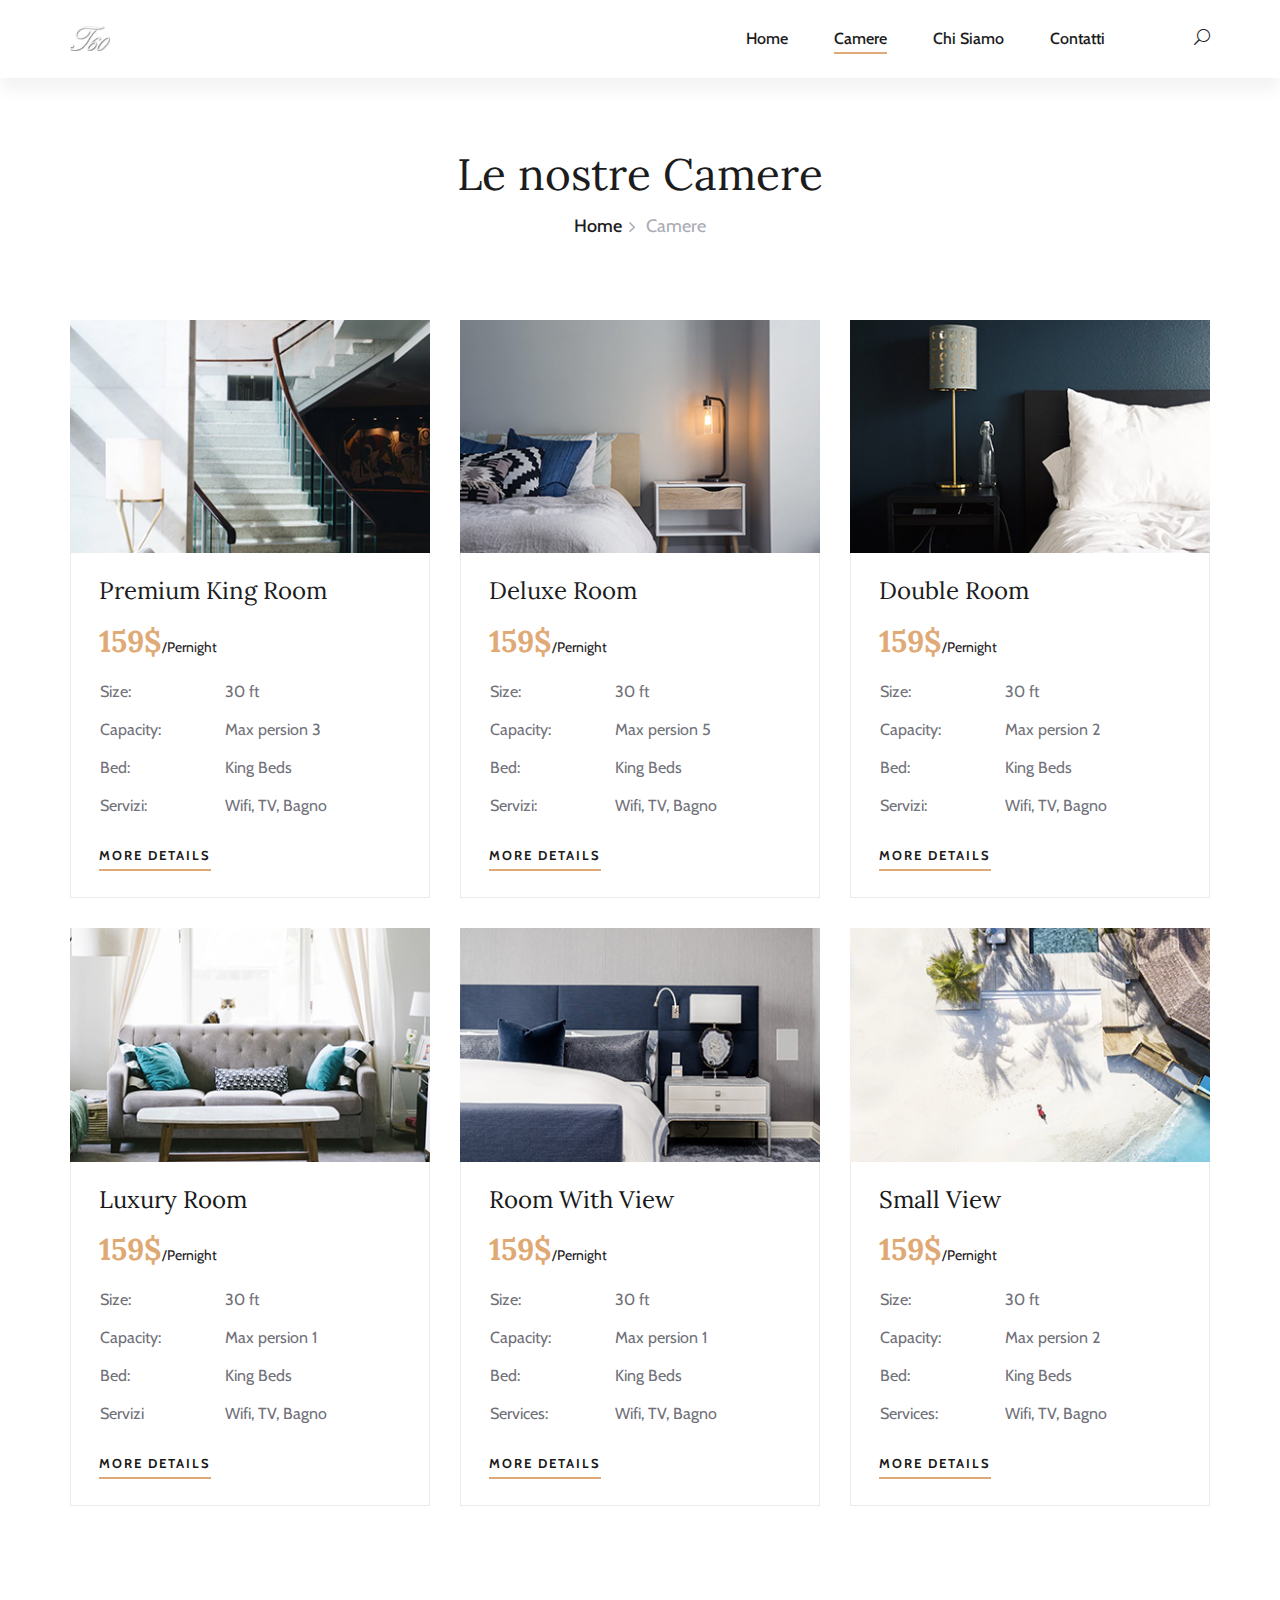
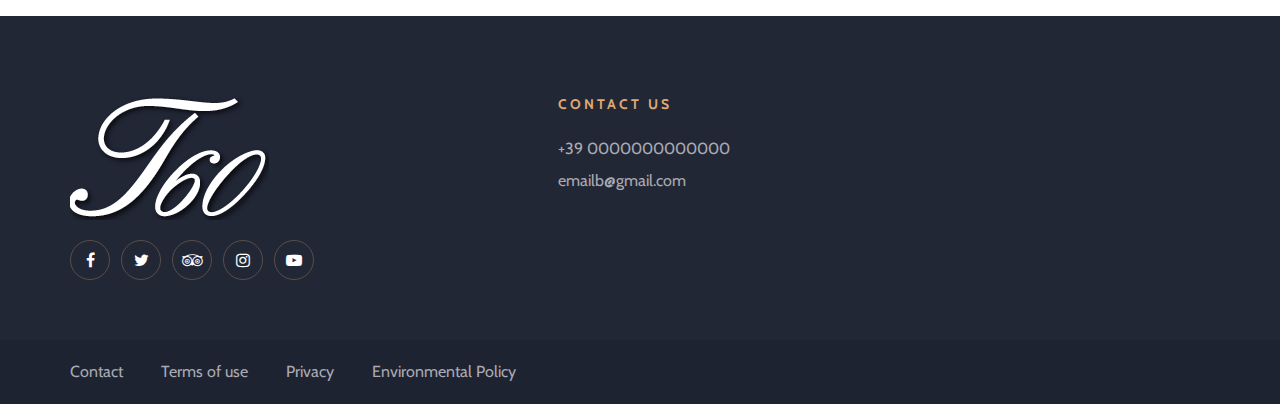
==== rooms.html @ 2e10cac3 "sito" ====
<!DOCTYPE html>
<html lang="zxx">

<head>
    <meta charset="UTF-8">
    <meta name="description" content="Sona Template">
    <meta name="keywords" content="Sona, unica, creative, html">
    <meta name="viewport" content="width=device-width, initial-scale=1.0">
    <meta http-equiv="X-UA-Compatible" content="ie=edge">
    <title>T60 Accommodation</title>

    <!-- Google Font -->
    <link href="https://fonts.googleapis.com/css?family=Lora:400,700&display=swap" rel="stylesheet">
    <link href="https://fonts.googleapis.com/css?family=Cabin:400,500,600,700&display=swap" rel="stylesheet">

    <!-- Css Styles -->
    <link rel="stylesheet" href="css/bootstrap.min.css" type="text/css">
    <link rel="stylesheet" href="css/font-awesome.min.css" type="text/css">
    <link rel="stylesheet" href="css/elegant-icons.css" type="text/css">
    <link rel="stylesheet" href="css/flaticon.css" type="text/css">
    <link rel="stylesheet" href="css/owl.carousel.min.css" type="text/css">
    <link rel="stylesheet" href="css/nice-select.css" type="text/css">
    <link rel="stylesheet" href="css/jquery-ui.min.css" type="text/css">
    <link rel="stylesheet" href="css/magnific-popup.css" type="text/css">
    <link rel="stylesheet" href="css/slicknav.min.css" type="text/css">
    <link rel="stylesheet" href="css/style.css" type="text/css">
</head>

<body>
    <!-- Page Preloder -->
    <div id="preloder">
        <div class="loader"></div>
    </div>

    <!-- Offcanvas Menu Section Begin -->
    <div class="offcanvas-menu-overlay"></div>
    <div class="canvas-open">
        <i class="icon_menu"></i>
    </div>
    <div class="offcanvas-menu-wrapper">
        <div class="canvas-close">
            <i class="icon_close"></i>
        </div>
        <div class="search-icon search-switch">
            <i class="icon_search"></i>
        </div>
        
        <nav class="mainmenu mobile-menu">
            <ul>
                <li class="active"><a href="./index.html">Home</a></li>
                <li><a href="./rooms.html">Camere</a></li>
                <li><a href="./about-us.html">Chi Siamo</a></li>
               
                
                <li><a href="./contact.html">Contatti</a></li>
            </ul>
        </nav>
        <div id="mobile-menu-wrap"></div>
        <div class="top-social">
            <a href="#"><i class="fa fa-facebook"></i></a>
            <a href="#"><i class="fa fa-twitter"></i></a>
            <a href="#"><i class="fa fa-tripadvisor"></i></a>
            <a href="#"><i class="fa fa-instagram"></i></a>
        </div>
        <ul class="top-widget">
            <li><i class="fa fa-phone"></i>+39 0000000</li>
            <li><i class="fa fa-envelope"></i> email@gmail.com</li>
        </ul>
    </div>
    <!-- Offcanvas Menu Section End -->

    <!-- Header Section Begin -->
    <header class="header-section header-normal">
        
        <div class="menu-item">
            <div class="container">
                <div class="row">
                    <div class="col-lg-2">
                        <div class="logo">
                            <a href="./index.html">
                                <img src="img/Logo-02-02.png" alt="">
                            </a>
                        </div>
                    </div>
                    <div class="col-lg-10">
                        <div class="nav-menu">
                            <nav class="mainmenu">
                                <ul>
                                    <li><a href="./index.html">Home</a></li>
                                    <li class="active"><a href="./rooms.html">Camere</a></li>
                                    <li><a href="./about-us.html">Chi Siamo</a></li>
                                   
                                    
                                    <li><a href="./contact.html">Contatti</a></li>
                                </ul>
                            </nav>
                            <div class="nav-right search-switch">
                                <i class="icon_search"></i>
                            </div>
                        </div>
                    </div>
                </div>
            </div>
        </div>
    </header>
    <!-- Header End -->

    <!-- Breadcrumb Section Begin -->
    <div class="breadcrumb-section">
        <div class="container">
            <div class="row">
                <div class="col-lg-12">
                    <div class="breadcrumb-text">
                        <h2>Le nostre Camere</h2>
                        <div class="bt-option">
                            <a href="./home.html">Home</a>
                            <span>Camere</span>
                        </div>
                    </div>
                </div>
            </div>
        </div>
    </div>
    <!-- Breadcrumb Section End -->

    <!-- Rooms Section Begin -->
    <section class="rooms-section spad">
        <div class="container">
            <div class="row">
                <div class="col-lg-4 col-md-6">
                    <div class="room-item">
                        <img src="img/room/room-1.jpg" alt="">
                        <div class="ri-text">
                            <h4>Premium King Room</h4>
                            <h3>159$<span>/Pernight</span></h3>
                            <table>
                                <tbody>
                                    <tr>
                                        <td class="r-o">Size:</td>
                                        <td>30 ft</td>
                                    </tr>
                                    <tr>
                                        <td class="r-o">Capacity:</td>
                                        <td>Max persion 3</td>
                                    </tr>
                                    <tr>
                                        <td class="r-o">Bed:</td>
                                        <td>King Beds</td>
                                    </tr>
                                    <tr>
                                        <td class="r-o">Servizi:</td>
                                        <td>Wifi, TV, Bagno</td>
                                    </tr>
                                </tbody>
                            </table>
                            <a href="#" class="primary-btn">More Details</a>
                        </div>
                    </div>
                </div>
                <div class="col-lg-4 col-md-6">
                    <div class="room-item">
                        <img src="img/room/room-2.jpg" alt="">
                        <div class="ri-text">
                            <h4>Deluxe Room</h4>
                            <h3>159$<span>/Pernight</span></h3>
                            <table>
                                <tbody>
                                    <tr>
                                        <td class="r-o">Size:</td>
                                        <td>30 ft</td>
                                    </tr>
                                    <tr>
                                        <td class="r-o">Capacity:</td>
                                        <td>Max persion 5</td>
                                    </tr>
                                    <tr>
                                        <td class="r-o">Bed:</td>
                                        <td>King Beds</td>
                                    </tr>
                                    <tr>
                                        <td class="r-o">Servizi:</td>
                                        <td>Wifi, TV, Bagno</td>
                                    </tr>
                                </tbody>
                            </table>
                            <a href="#" class="primary-btn">More Details</a>
                        </div>
                    </div>
                </div>
                <div class="col-lg-4 col-md-6">
                    <div class="room-item">
                        <img src="img/room/room-3.jpg" alt="">
                        <div class="ri-text">
                            <h4>Double Room</h4>
                            <h3>159$<span>/Pernight</span></h3>
                            <table>
                                <tbody>
                                    <tr>
                                        <td class="r-o">Size:</td>
                                        <td>30 ft</td>
                                    </tr>
                                    <tr>
                                        <td class="r-o">Capacity:</td>
                                        <td>Max persion 2</td>
                                    </tr>
                                    <tr>
                                        <td class="r-o">Bed:</td>
                                        <td>King Beds</td>
                                    </tr>
                                    <tr>
                                        <td class="r-o">Servizi:</td>
                                        <td>Wifi, TV, Bagno</td>
                                    </tr>
                                </tbody>
                            </table>
                            <a href="#" class="primary-btn">More Details</a>
                        </div>
                    </div>
                </div>
                <div class="col-lg-4 col-md-6">
                    <div class="room-item">
                        <img src="img/room/room-4.jpg" alt="">
                        <div class="ri-text">
                            <h4>Luxury Room</h4>
                            <h3>159$<span>/Pernight</span></h3>
                            <table>
                                <tbody>
                                    <tr>
                                        <td class="r-o">Size:</td>
                                        <td>30 ft</td>
                                    </tr>
                                    <tr>
                                        <td class="r-o">Capacity:</td>
                                        <td>Max persion 1</td>
                                    </tr>
                                    <tr>
                                        <td class="r-o">Bed:</td>
                                        <td>King Beds</td>
                                    </tr>
                                    <tr>
                                        <td class="r-o">Servizi</td>
                                        <td>Wifi, TV, Bagno</td>
                                    </tr>
                                </tbody>
                            </table>
                            <a href="#" class="primary-btn">More Details</a>
                        </div>
                    </div>
                </div>
                <div class="col-lg-4 col-md-6">
                    <div class="room-item">
                        <img src="img/room/room-5.jpg" alt="">
                        <div class="ri-text">
                            <h4>Room With View</h4>
                            <h3>159$<span>/Pernight</span></h3>
                            <table>
                                <tbody>
                                    <tr>
                                        <td class="r-o">Size:</td>
                                        <td>30 ft</td>
                                    </tr>
                                    <tr>
                                        <td class="r-o">Capacity:</td>
                                        <td>Max persion 1</td>
                                    </tr>
                                    <tr>
                                        <td class="r-o">Bed:</td>
                                        <td>King Beds</td>
                                    </tr>
                                    <tr>
                                        <td class="r-o">Services:</td>
                                        <td>Wifi, TV, Bagno</td>
                                    </tr>
                                </tbody>
                            </table>
                            <a href="#" class="primary-btn">More Details</a>
                        </div>
                    </div>
                </div>
                <div class="col-lg-4 col-md-6">
                    <div class="room-item">
                        <img src="img/room/room-6.jpg" alt="">
                        <div class="ri-text">
                            <h4>Small View</h4>
                            <h3>159$<span>/Pernight</span></h3>
                            <table>
                                <tbody>
                                    <tr>
                                        <td class="r-o">Size:</td>
                                        <td>30 ft</td>
                                    </tr>
                                    <tr>
                                        <td class="r-o">Capacity:</td>
                                        <td>Max persion 2</td>
                                    </tr>
                                    <tr>
                                        <td class="r-o">Bed:</td>
                                        <td>King Beds</td>
                                    </tr>
                                    <tr>
                                        <td class="r-o">Services:</td>
                                        <td>Wifi, TV, Bagno</td>
                                    </tr>
                                </tbody>
                            </table>
                            <a href="#" class="primary-btn">More Details</a>
                        </div>
                    </div>
                </div>
                
            </div>
        </div>
    </section>
    <!-- Rooms Section End -->

    <!-- Footer Section Begin -->
    <footer class="footer-section">
        <div class="container">
            <div class="footer-text">
                <div class="row">
                    <div class="col-lg-4">
                        <div class="ft-about">
                            <div class="logo">
                                <a href="#">
                                    <img src="img/Logo-02-02.png" alt="">
                                </a>
                            </div>
                           
                            <div class="fa-social">
                                <a href="#"><i class="fa fa-facebook"></i></a>
                                <a href="#"><i class="fa fa-twitter"></i></a>
                                <a href="#"><i class="fa fa-tripadvisor"></i></a>
                                <a href="#"><i class="fa fa-instagram"></i></a>
                                <a href="#"><i class="fa fa-youtube-play"></i></a>
                            </div>
                        </div>
                    </div>
                    <div class="col-lg-3 offset-lg-1">
                        <div class="ft-contact">
                            <h6>Contact Us</h6>
                            <ul>
                                <li>+39 0000000000000</li>
                                <li>emailb@gmail.com</li>
                               
                            </ul>
                        </div>
                    </div>
                    
                </div>
            </div>
        </div>
        <div class="copyright-option">
            <div class="container">
                <div class="row">
                    <div class="col-lg-7">
                        <ul>
                            <li><a href="#">Contact</a></li>
                            <li><a href="#">Terms of use</a></li>
                            <li><a href="#">Privacy</a></li>
                            <li><a href="#">Environmental Policy</a></li>
                        </ul>
                    </div>
                    
                </div>
            </div>
        </div>
    </footer>
    <!-- Footer Section End -->

    <!-- Search model Begin -->
    <div class="search-model">
        <div class="h-100 d-flex align-items-center justify-content-center">
            <div class="search-close-switch"><i class="icon_close"></i></div>
            <form class="search-model-form">
                <input type="text" id="search-input" placeholder="Search here.....">
            </form>
        </div>
    </div>
    <!-- Search model end -->

    <!-- Js Plugins -->
    <script src="js/jquery-3.3.1.min.js"></script>
    <script src="js/bootstrap.min.js"></script>
    <script src="js/jquery.magnific-popup.min.js"></script>
    <script src="js/jquery.nice-select.min.js"></script>
    <script src="js/jquery-ui.min.js"></script>
    <script src="js/jquery.slicknav.js"></script>
    <script src="js/owl.carousel.min.js"></script>
    <script src="js/main.js"></script>
</body>

</html>
---- css/elegant-icons.css ----
@font-face {
	font-family: 'ElegantIcons';
	src:url('../fonts/ElegantIcons.eot');
	src:url('../fonts/ElegantIcons.eot?#iefix') format('embedded-opentype'),
		url('../fonts/ElegantIcons.woff') format('woff'),
		url('../fonts/ElegantIcons.ttf') format('truetype'),
		url('../fonts/ElegantIcons.svg#ElegantIcons') format('svg');
	font-weight: normal;
	font-style: normal;
}

/* Use the following CSS code if you want to use data attributes for inserting your icons */
[data-icon]:before {
	font-family: 'ElegantIcons';
	content: attr(data-icon);
	speak: none;
	font-weight: normal;
	font-variant: normal;
	text-transform: none;
	line-height: 1;
	-webkit-font-smoothing: antialiased;
	-moz-osx-font-smoothing: grayscale;
}

/* Use the following CSS code if you want to have a class per icon */
/*
Instead of a list of all class selectors,
you can use the generic selector below, but it's slower:
[class*="your-class-prefix"] {
*/
.arrow_up, .arrow_down, .arrow_left, .arrow_right, .arrow_left-up, .arrow_right-up, .arrow_right-down, .arrow_left-down, .arrow-up-down, .arrow_up-down_alt, .arrow_left-right_alt, .arrow_left-right, .arrow_expand_alt2, .arrow_expand_alt, .arrow_condense, .arrow_expand, .arrow_move, .arrow_carrot-up, .arrow_carrot-down, .arrow_carrot-left, .arrow_carrot-right, .arrow_carrot-2up, .arrow_carrot-2down, .arrow_carrot-2left, .arrow_carrot-2right, .arrow_carrot-up_alt2, .arrow_carrot-down_alt2, .arrow_carrot-left_alt2, .arrow_carrot-right_alt2, .arrow_carrot-2up_alt2, .arrow_carrot-2down_alt2, .arrow_carrot-2left_alt2, .arrow_carrot-2right_alt2, .arrow_triangle-up, .arrow_triangle-down, .arrow_triangle-left, .arrow_triangle-right, .arrow_triangle-up_alt2, .arrow_triangle-down_alt2, .arrow_triangle-left_alt2, .arrow_triangle-right_alt2, .arrow_back, .icon_minus-06, .icon_plus, .icon_close, .icon_check, .icon_minus_alt2, .icon_plus_alt2, .icon_close_alt2, .icon_check_alt2, .icon_zoom-out_alt, .icon_zoom-in_alt, .icon_search, .icon_box-empty, .icon_box-selected, .icon_minus-box, .icon_plus-box, .icon_box-checked, .icon_circle-empty, .icon_circle-slelected, .icon_stop_alt2, .icon_stop, .icon_pause_alt2, .icon_pause, .icon_menu, .icon_menu-square_alt2, .icon_menu-circle_alt2, .icon_ul, .icon_ol, .icon_adjust-horiz, .icon_adjust-vert, .icon_document_alt, .icon_documents_alt, .icon_pencil, .icon_pencil-edit_alt, .icon_pencil-edit, .icon_folder-alt, .icon_folder-open_alt, .icon_folder-add_alt, .icon_info_alt, .icon_error-oct_alt, .icon_error-circle_alt, .icon_error-triangle_alt, .icon_question_alt2, .icon_question, .icon_comment_alt, .icon_chat_alt, .icon_vol-mute_alt, .icon_volume-low_alt, .icon_volume-high_alt, .icon_quotations, .icon_quotations_alt2, .icon_clock_alt, .icon_lock_alt, .icon_lock-open_alt, .icon_key_alt, .icon_cloud_alt, .icon_cloud-upload_alt, .icon_cloud-download_alt, .icon_image, .icon_images, .icon_lightbulb_alt, .icon_gift_alt, .icon_house_alt, .icon_genius, .icon_mobile, .icon_tablet, .icon_laptop, .icon_desktop, .icon_camera_alt, .icon_mail_alt, .icon_cone_alt, .icon_ribbon_alt, .icon_bag_alt, .icon_creditcard, .icon_cart_alt, .icon_paperclip, .icon_tag_alt, .icon_tags_alt, .icon_trash_alt, .icon_cursor_alt, .icon_mic_alt, .icon_compass_alt, .icon_pin_alt, .icon_pushpin_alt, .icon_map_alt, .icon_drawer_alt, .icon_toolbox_alt, .icon_book_alt, .icon_calendar, .icon_film, .icon_table, .icon_contacts_alt, .icon_headphones, .icon_lifesaver, .icon_piechart, .icon_refresh, .icon_link_alt, .icon_link, .icon_loading, .icon_blocked, .icon_archive_alt, .icon_heart_alt, .icon_star_alt, .icon_star-half_alt, .icon_star, .icon_star-half, .icon_tools, .icon_tool, .icon_cog, .icon_cogs, .arrow_up_alt, .arrow_down_alt, .arrow_left_alt, .arrow_right_alt, .arrow_left-up_alt, .arrow_right-up_alt, .arrow_right-down_alt, .arrow_left-down_alt, .arrow_condense_alt, .arrow_expand_alt3, .arrow_carrot_up_alt, .arrow_carrot-down_alt, .arrow_carrot-left_alt, .arrow_carrot-right_alt, .arrow_carrot-2up_alt, .arrow_carrot-2dwnn_alt, .arrow_carrot-2left_alt, .arrow_carrot-2right_alt, .arrow_triangle-up_alt, .arrow_triangle-down_alt, .arrow_triangle-left_alt, .arrow_triangle-right_alt, .icon_minus_alt, .icon_plus_alt, .icon_close_alt, .icon_check_alt, .icon_zoom-out, .icon_zoom-in, .icon_stop_alt, .icon_menu-square_alt, .icon_menu-circle_alt, .icon_document, .icon_documents, .icon_pencil_alt, .icon_folder, .icon_folder-open, .icon_folder-add, .icon_folder_upload, .icon_folder_download, .icon_info, .icon_error-circle, .icon_error-oct, .icon_error-triangle, .icon_question_alt, .icon_comment, .icon_chat, .icon_vol-mute, .icon_volume-low, .icon_volume-high, .icon_quotations_alt, .icon_clock, .icon_lock, .icon_lock-open, .icon_key, .icon_cloud, .icon_cloud-upload, .icon_cloud-download, .icon_lightbulb, .icon_gift, .icon_house, .icon_camera, .icon_mail, .icon_cone, .icon_ribbon, .icon_bag, .icon_cart, .icon_tag, .icon_tags, .icon_trash, .icon_cursor, .icon_mic, .icon_compass, .icon_pin, .icon_pushpin, .icon_map, .icon_drawer, .icon_toolbox, .icon_book, .icon_contacts, .icon_archive, .icon_heart, .icon_profile, .icon_group, .icon_grid-2x2, .icon_grid-3x3, .icon_music, .icon_pause_alt, .icon_phone, .icon_upload, .icon_download, .social_facebook, .social_twitter, .social_pinterest, .social_googleplus, .social_tumblr, .social_tumbleupon, .social_wordpress, .social_instagram, .social_dribbble, .social_vimeo, .social_linkedin, .social_rss, .social_deviantart, .social_share, .social_myspace, .social_skype, .social_youtube, .social_picassa, .social_googledrive, .social_flickr, .social_blogger, .social_spotify, .social_delicious, .social_facebook_circle, .social_twitter_circle, .social_pinterest_circle, .social_googleplus_circle, .social_tumblr_circle, .social_stumbleupon_circle, .social_wordpress_circle, .social_instagram_circle, .social_dribbble_circle, .social_vimeo_circle, .social_linkedin_circle, .social_rss_circle, .social_deviantart_circle, .social_share_circle, .social_myspace_circle, .social_skype_circle, .social_youtube_circle, .social_picassa_circle, .social_googledrive_alt2, .social_flickr_circle, .social_blogger_circle, .social_spotify_circle, .social_delicious_circle, .social_facebook_square, .social_twitter_square, .social_pinterest_square, .social_googleplus_square, .social_tumblr_square, .social_stumbleupon_square, .social_wordpress_square, .social_instagram_square, .social_dribbble_square, .social_vimeo_square, .social_linkedin_square, .social_rss_square, .social_deviantart_square, .social_share_square, .social_myspace_square, .social_skype_square, .social_youtube_square, .social_picassa_square, .social_googledrive_square, .social_flickr_square, .social_blogger_square, .social_spotify_square, .social_delicious_square, .icon_printer, .icon_calulator, .icon_building, .icon_floppy, .icon_drive, .icon_search-2, .icon_id, .icon_id-2, .icon_puzzle, .icon_like, .icon_dislike, .icon_mug, .icon_currency, .icon_wallet, .icon_pens, .icon_easel, .icon_flowchart, .icon_datareport, .icon_briefcase, .icon_shield, .icon_percent, .icon_globe, .icon_globe-2, .icon_target, .icon_hourglass, .icon_balance, .icon_rook, .icon_printer-alt, .icon_calculator_alt, .icon_building_alt, .icon_floppy_alt, .icon_drive_alt, .icon_search_alt, .icon_id_alt, .icon_id-2_alt, .icon_puzzle_alt, .icon_like_alt, .icon_dislike_alt, .icon_mug_alt, .icon_currency_alt, .icon_wallet_alt, .icon_pens_alt, .icon_easel_alt, .icon_flowchart_alt, .icon_datareport_alt, .icon_briefcase_alt, .icon_shield_alt, .icon_percent_alt, .icon_globe_alt, .icon_clipboard {
	font-family: 'ElegantIcons';
	speak: none;
	font-style: normal;
	font-weight: normal;
	font-variant: normal;
	text-transform: none;
	line-height: 1;
	-webkit-font-smoothing: antialiased;
}
.arrow_up:before {
	content: "\21";
}
.arrow_down:before {
	content: "\22";
}
.arrow_left:before {
	content: "\23";
}
.arrow_right:before {
	content: "\24";
}
.arrow_left-up:before {
	content: "\25";
}
.arrow_right-up:before {
	content: "\26";
}
.arrow_right-down:before {
	content: "\27";
}
.arrow_left-down:before {
	content: "\28";
}
.arrow-up-down:before {
	content: "\29";
}
.arrow_up-down_alt:before {
	content: "\2a";
}
.arrow_left-right_alt:before {
	content: "\2b";
}
.arrow_left-right:before {
	content: "\2c";
}
.arrow_expand_alt2:before {
	content: "\2d";
}
.arrow_expand_alt:before {
	content: "\2e";
}
.arrow_condense:before {
	content: "\2f";
}
.arrow_expand:before {
	content: "\30";
}
.arrow_move:before {
	content: "\31";
}
.arrow_carrot-up:before {
	content: "\32";
}
.arrow_carrot-down:before {
	content: "\33";
}
.arrow_carrot-left:before {
	content: "\34";
}
.arrow_carrot-right:before {
	content: "\35";
}
.arrow_carrot-2up:before {
	content: "\36";
}
.arrow_carrot-2down:before {
	content: "\37";
}
.arrow_carrot-2left:before {
	content: "\38";
}
.arrow_carrot-2right:before {
	content: "\39";
}
.arrow_carrot-up_alt2:before {
	content: "\3a";
}
.arrow_carrot-down_alt2:before {
	content: "\3b";
}
.arrow_carrot-left_alt2:before {
	content: "\3c";
}
.arrow_carrot-right_alt2:before {
	content: "\3d";
}
.arrow_carrot-2up_alt2:before {
	content: "\3e";
}
.arrow_carrot-2down_alt2:before {
	content: "\3f";
}
.arrow_carrot-2left_alt2:before {
	content: "\40";
}
.arrow_carrot-2right_alt2:before {
	content: "\41";
}
.arrow_triangle-up:before {
	content: "\42";
}
.arrow_triangle-down:before {
	content: "\43";
}
.arrow_triangle-left:before {
	content: "\44";
}
.arrow_triangle-right:before {
	content: "\45";
}
.arrow_triangle-up_alt2:before {
	content: "\46";
}
.arrow_triangle-down_alt2:before {
	content: "\47";
}
.arrow_triangle-left_alt2:before {
	content: "\48";
}
.arrow_triangle-right_alt2:before {
	content: "\49";
}
.arrow_back:before {
	content: "\4a";
}
.icon_minus-06:before {
	content: "\4b";
}
.icon_plus:before {
	content: "\4c";
}
.icon_close:before {
	content: "\4d";
}
.icon_check:before {
	content: "\4e";
}
.icon_minus_alt2:before {
	content: "\4f";
}
.icon_plus_alt2:before {
	content: "\50";
}
.icon_close_alt2:before {
	content: "\51";
}
.icon_check_alt2:before {
	content: "\52";
}
.icon_zoom-out_alt:before {
	content: "\53";
}
.icon_zoom-in_alt:before {
	content: "\54";
}
.icon_search:before {
	content: "\55";
}
.icon_box-empty:before {
	content: "\56";
}
.icon_box-selected:before {
	content: "\57";
}
.icon_minus-box:before {
	content: "\58";
}
.icon_plus-box:before {
	content: "\59";
}
.icon_box-checked:before {
	content: "\5a";
}
.icon_circle-empty:before {
	content: "\5b";
}
.icon_circle-slelected:before {
	content: "\5c";
}
.icon_stop_alt2:before {
	content: "\5d";
}
.icon_stop:before {
	content: "\5e";
}
.icon_pause_alt2:before {
	content: "\5f";
}
.icon_pause:before {
	content: "\60";
}
.icon_menu:before {
	content: "\61";
}
.icon_menu-square_alt2:before {
	content: "\62";
}
.icon_menu-circle_alt2:before {
	content: "\63";
}
.icon_ul:before {
	content: "\64";
}
.icon_ol:before {
	content: "\65";
}
.icon_adjust-horiz:before {
	content: "\66";
}
.icon_adjust-vert:before {
	content: "\67";
}
.icon_document_alt:before {
	content: "\68";
}
.icon_documents_alt:before {
	content: "\69";
}
.icon_pencil:before {
	content: "\6a";
}
.icon_pencil-edit_alt:before {
	content: "\6b";
}
.icon_pencil-edit:before {
	content: "\6c";
}
.icon_folder-alt:before {
	content: "\6d";
}
.icon_folder-open_alt:before {
	content: "\6e";
}
.icon_folder-add_alt:before {
	content: "\6f";
}
.icon_info_alt:before {
	content: "\70";
}
.icon_error-oct_alt:before {
	content: "\71";
}
.icon_error-circle_alt:before {
	content: "\72";
}
.icon_error-triangle_alt:before {
	content: "\73";
}
.icon_question_alt2:before {
	content: "\74";
}
.icon_question:before {
	content: "\75";
}
.icon_comment_alt:before {
	content: "\76";
}
.icon_chat_alt:before {
	content: "\77";
}
.icon_vol-mute_alt:before {
	content: "\78";
}
.icon_volume-low_alt:before {
	content: "\79";
}
.icon_volume-high_alt:before {
	content: "\7a";
}
.icon_quotations:before {
	content: "\7b";
}
.icon_quotations_alt2:before {
	content: "\7c";
}
.icon_clock_alt:before {
	content: "\7d";
}
.icon_lock_alt:before {
	content: "\7e";
}
.icon_lock-open_alt:before {
	content: "\e000";
}
.icon_key_alt:before {
	content: "\e001";
}
.icon_cloud_alt:before {
	content: "\e002";
}
.icon_cloud-upload_alt:before {
	content: "\e003";
}
.icon_cloud-download_alt:before {
	content: "\e004";
}
.icon_image:before {
	content: "\e005";
}
.icon_images:before {
	content: "\e006";
}
.icon_lightbulb_alt:before {
	content: "\e007";
}
.icon_gift_alt:before {
	content: "\e008";
}
.icon_house_alt:before {
	content: "\e009";
}
.icon_genius:before {
	content: "\e00a";
}
.icon_mobile:before {
	content: "\e00b";
}
.icon_tablet:before {
	content: "\e00c";
}
.icon_laptop:before {
	content: "\e00d";
}
.icon_desktop:before {
	content: "\e00e";
}
.icon_camera_alt:before {
	content: "\e00f";
}
.icon_mail_alt:before {
	content: "\e010";
}
.icon_cone_alt:before {
	content: "\e011";
}
.icon_ribbon_alt:before {
	content: "\e012";
}
.icon_bag_alt:before {
	content: "\e013";
}
.icon_creditcard:before {
	content: "\e014";
}
.icon_cart_alt:before {
	content: "\e015";
}
.icon_paperclip:before {
	content: "\e016";
}
.icon_tag_alt:before {
	content: "\e017";
}
.icon_tags_alt:before {
	content: "\e018";
}
.icon_trash_alt:before {
	content: "\e019";
}
.icon_cursor_alt:before {
	content: "\e01a";
}
.icon_mic_alt:before {
	content: "\e01b";
}
.icon_compass_alt:before {
	content: "\e01c";
}
.icon_pin_alt:before {
	content: "\e01d";
}
.icon_pushpin_alt:before {
	content: "\e01e";
}
.icon_map_alt:before {
	content: "\e01f";
}
.icon_drawer_alt:before {
	content: "\e020";
}
.icon_toolbox_alt:before {
	content: "\e021";
}
.icon_book_alt:before {
	content: "\e022";
}
.icon_calendar:before {
	content: "\e023";
}
.icon_film:before {
	content: "\e024";
}
.icon_table:before {
	content: "\e025";
}
.icon_contacts_alt:before {
	content: "\e026";
}
.icon_headphones:before {
	content: "\e027";
}
.icon_lifesaver:before {
	content: "\e028";
}
.icon_piechart:before {
	content: "\e029";
}
.icon_refresh:before {
	content: "\e02a";
}
.icon_link_alt:before {
	content: "\e02b";
}
.icon_link:before {
	content: "\e02c";
}
.icon_loading:before {
	content: "\e02d";
}
.icon_blocked:before {
	content: "\e02e";
}
.icon_archive_alt:before {
	content: "\e02f";
}
.icon_heart_alt:before {
	content: "\e030";
}
.icon_star_alt:before {
	content: "\e031";
}
.icon_star-half_alt:before {
	content: "\e032";
}
.icon_star:before {
	content: "\e033";
}
.icon_star-half:before {
	content: "\e034";
}
.icon_tools:before {
	content: "\e035";
}
.icon_tool:before {
	content: "\e036";
}
.icon_cog:before {
	content: "\e037";
}
.icon_cogs:before {
	content: "\e038";
}
.arrow_up_alt:before {
	content: "\e039";
}
.arrow_down_alt:before {
	content: "\e03a";
}
.arrow_left_alt:before {
	content: "\e03b";
}
.arrow_right_alt:before {
	content: "\e03c";
}
.arrow_left-up_alt:before {
	content: "\e03d";
}
.arrow_right-up_alt:before {
	content: "\e03e";
}
.arrow_right-down_alt:before {
	content: "\e03f";
}
.arrow_left-down_alt:before {
	content: "\e040";
}
.arrow_condense_alt:before {
	content: "\e041";
}
.arrow_expand_alt3:before {
	content: "\e042";
}
.arrow_carrot_up_alt:before {
	content: "\e043";
}
.arrow_carrot-down_alt:before {
	content: "\e044";
}
.arrow_carrot-left_alt:before {
	content: "\e045";
}
.arrow_carrot-right_alt:before {
	content: "\e046";
}
.arrow_carrot-2up_alt:before {
	content: "\e047";
}
.arrow_carrot-2dwnn_alt:before {
	content: "\e048";
}
.arrow_carrot-2left_alt:before {
	content: "\e049";
}
.arrow_carrot-2right_alt:before {
	content: "\e04a";
}
.arrow_triangle-up_alt:before {
	content: "\e04b";
}
.arrow_triangle-down_alt:before {
	content: "\e04c";
}
.arrow_triangle-left_alt:before {
	content: "\e04d";
}
.arrow_triangle-right_alt:before {
	content: "\e04e";
}
.icon_minus_alt:before {
	content: "\e04f";
}
.icon_plus_alt:before {
	content: "\e050";
}
.icon_close_alt:before {
	content: "\e051";
}
.icon_check_alt:before {
	content: "\e052";
}
.icon_zoom-out:before {
	content: "\e053";
}
.icon_zoom-in:before {
	content: "\e054";
}
.icon_stop_alt:before {
	content: "\e055";
}
.icon_menu-square_alt:before {
	content: "\e056";
}
.icon_menu-circle_alt:before {
	content: "\e057";
}
.icon_document:before {
	content: "\e058";
}
.icon_documents:before {
	content: "\e059";
}
.icon_pencil_alt:before {
	content: "\e05a";
}
.icon_folder:before {
	content: "\e05b";
}
.icon_folder-open:before {
	content: "\e05c";
}
.icon_folder-add:before {
	content: "\e05d";
}
.icon_folder_upload:before {
	content: "\e05e";
}
.icon_folder_download:before {
	content: "\e05f";
}
.icon_info:before {
	content: "\e060";
}
.icon_error-circle:before {
	content: "\e061";
}
.icon_error-oct:before {
	content: "\e062";
}
.icon_error-triangle:before {
	content: "\e063";
}
.icon_question_alt:before {
	content: "\e064";
}
.icon_comment:before {
	content: "\e065";
}
.icon_chat:before {
	content: "\e066";
}
.icon_vol-mute:before {
	content: "\e067";
}
.icon_volume-low:before {
	content: "\e068";
}
.icon_volume-high:before {
	content: "\e069";
}
.icon_quotations_alt:before {
	content: "\e06a";
}
.icon_clock:before {
	content: "\e06b";
}
.icon_lock:before {
	content: "\e06c";
}
.icon_lock-open:before {
	content: "\e06d";
}
.icon_key:before {
	content: "\e06e";
}
.icon_cloud:before {
	content: "\e06f";
}
.icon_cloud-upload:before {
	content: "\e070";
}
.icon_cloud-download:before {
	content: "\e071";
}
.icon_lightbulb:before {
	content: "\e072";
}
.icon_gift:before {
	content: "\e073";
}
.icon_house:before {
	content: "\e074";
}
.icon_camera:before {
	content: "\e075";
}
.icon_mail:before {
	content: "\e076";
}
.icon_cone:before {
	content: "\e077";
}
.icon_ribbon:before {
	content: "\e078";
}
.icon_bag:before {
	content: "\e079";
}
.icon_cart:before {
	content: "\e07a";
}
.icon_tag:before {
	content: "\e07b";
}
.icon_tags:before {
	content: "\e07c";
}
.icon_trash:before {
	content: "\e07d";
}
.icon_cursor:before {
	content: "\e07e";
}
.icon_mic:before {
	content: "\e07f";
}
.icon_compass:before {
	content: "\e080";
}
.icon_pin:before {
	content: "\e081";
}
.icon_pushpin:before {
	content: "\e082";
}
.icon_map:before {
	content: "\e083";
}
.icon_drawer:before {
	content: "\e084";
}
.icon_toolbox:before {
	content: "\e085";
}
.icon_book:before {
	content: "\e086";
}
.icon_contacts:before {
	content: "\e087";
}
.icon_archive:before {
	content: "\e088";
}
.icon_heart:before {
	content: "\e089";
}
.icon_profile:before {
	content: "\e08a";
}
.icon_group:before {
	content: "\e08b";
}
.icon_grid-2x2:before {
	content: "\e08c";
}
.icon_grid-3x3:before {
	content: "\e08d";
}
.icon_music:before {
	content: "\e08e";
}
.icon_pause_alt:before {
	content: "\e08f";
}
.icon_phone:before {
	content: "\e090";
}
.icon_upload:before {
	content: "\e091";
}
.icon_download:before {
	content: "\e092";
}
.social_facebook:before {
	content: "\e093";
}
.social_twitter:before {
	content: "\e094";
}
.social_pinterest:before {
	content: "\e095";
}
.social_googleplus:before {
	content: "\e096";
}
.social_tumblr:before {
	content: "\e097";
}
.social_tumbleupon:before {
	content: "\e098";
}
.social_wordpress:before {
	content: "\e099";
}
.social_instagram:before {
	content: "\e09a";
}
.social_dribbble:before {
	content: "\e09b";
}
.social_vimeo:before {
	content: "\e09c";
}
.social_linkedin:before {
	content: "\e09d";
}
.social_rss:before {
	content: "\e09e";
}
.social_deviantart:before {
	content: "\e09f";
}
.social_share:before {
	content: "\e0a0";
}
.social_myspace:before {
	content: "\e0a1";
}
.social_skype:before {
	content: "\e0a2";
}
.social_youtube:before {
	content: "\e0a3";
}
.social_picassa:before {
	content: "\e0a4";
}
.social_googledrive:before {
	content: "\e0a5";
}
.social_flickr:before {
	content: "\e0a6";
}
.social_blogger:before {
	content: "\e0a7";
}
.social_spotify:before {
	content: "\e0a8";
}
.social_delicious:before {
	content: "\e0a9";
}
.social_facebook_circle:before {
	content: "\e0aa";
}
.social_twitter_circle:before {
	content: "\e0ab";
}
.social_pinterest_circle:before {
	content: "\e0ac";
}
.social_googleplus_circle:before {
	content: "\e0ad";
}
.social_tumblr_circle:before {
	content: "\e0ae";
}
.social_stumbleupon_circle:before {
	content: "\e0af";
}
.social_wordpress_circle:before {
	content: "\e0b0";
}
.social_instagram_circle:before {
	content: "\e0b1";
}
.social_dribbble_circle:before {
	content: "\e0b2";
}
.social_vimeo_circle:before {
	content: "\e0b3";
}
.social_linkedin_circle:before {
	content: "\e0b4";
}
.social_rss_circle:before {
	content: "\e0b5";
}
.social_deviantart_circle:before {
	content: "\e0b6";
}
.social_share_circle:before {
	content: "\e0b7";
}
.social_myspace_circle:before {
	content: "\e0b8";
}
.social_skype_circle:before {
	content: "\e0b9";
}
.social_youtube_circle:before {
	content: "\e0ba";
}
.social_picassa_circle:before {
	content: "\e0bb";
}
.social_googledrive_alt2:before {
	content: "\e0bc";
}
.social_flickr_circle:before {
	content: "\e0bd";
}
.social_blogger_circle:before {
	content: "\e0be";
}
.social_spotify_circle:before {
	content: "\e0bf";
}
.social_delicious_circle:before {
	content: "\e0c0";
}
.social_facebook_square:before {
	content: "\e0c1";
}
.social_twitter_square:before {
	content: "\e0c2";
}
.social_pinterest_square:before {
	content: "\e0c3";
}
.social_googleplus_square:before {
	content: "\e0c4";
}
.social_tumblr_square:before {
	content: "\e0c5";
}
.social_stumbleupon_square:before {
	content: "\e0c6";
}
.social_wordpress_square:before {
	content: "\e0c7";
}
.social_instagram_square:before {
	content: "\e0c8";
}
.social_dribbble_square:before {
	content: "\e0c9";
}
.social_vimeo_square:before {
	content: "\e0ca";
}
.social_linkedin_square:before {
	content: "\e0cb";
}
.social_rss_square:before {
	content: "\e0cc";
}
.social_deviantart_square:before {
	content: "\e0cd";
}
.social_share_square:before {
	content: "\e0ce";
}
.social_myspace_square:before {
	content: "\e0cf";
}
.social_skype_square:before {
	content: "\e0d0";
}
.social_youtube_square:before {
	content: "\e0d1";
}
.social_picassa_square:before {
	content: "\e0d2";
}
.social_googledrive_square:before {
	content: "\e0d3";
}
.social_flickr_square:before {
	content: "\e0d4";
}
.social_blogger_square:before {
	content: "\e0d5";
}
.social_spotify_square:before {
	content: "\e0d6";
}
.social_delicious_square:before {
	content: "\e0d7";
}
.icon_printer:before {
	content: "\e103";
}
.icon_calulator:before {
	content: "\e0ee";
}
.icon_building:before {
	content: "\e0ef";
}
.icon_floppy:before {
	content: "\e0e8";
}
.icon_drive:before {
	content: "\e0ea";
}
.icon_search-2:before {
	content: "\e101";
}
.icon_id:before {
	content: "\e107";
}
.icon_id-2:before {
	content: "\e108";
}
.icon_puzzle:before {
	content: "\e102";
}
.icon_like:before {
	content: "\e106";
}
.icon_dislike:before {
	content: "\e0eb";
}
.icon_mug:before {
	content: "\e105";
}
.icon_currency:before {
	content: "\e0ed";
}
.icon_wallet:before {
	content: "\e100";
}
.icon_pens:before {
	content: "\e104";
}
.icon_easel:before {
	content: "\e0e9";
}
.icon_flowchart:before {
	content: "\e109";
}
.icon_datareport:before {
	content: "\e0ec";
}
.icon_briefcase:before {
	content: "\e0fe";
}
.icon_shield:before {
	content: "\e0f6";
}
.icon_percent:before {
	content: "\e0fb";
}
.icon_globe:before {
	content: "\e0e2";
}
.icon_globe-2:before {
	content: "\e0e3";
}
.icon_target:before {
	content: "\e0f5";
}
.icon_hourglass:before {
	content: "\e0e1";
}
.icon_balance:before {
	content: "\e0ff";
}
.icon_rook:before {
	content: "\e0f8";
}
.icon_printer-alt:before {
	content: "\e0fa";
}
.icon_calculator_alt:before {
	content: "\e0e7";
}
.icon_building_alt:before {
	content: "\e0fd";
}
.icon_floppy_alt:before {
	content: "\e0e4";
}
.icon_drive_alt:before {
	content: "\e0e5";
}
.icon_search_alt:before {
	content: "\e0f7";
}
.icon_id_alt:before {
	content: "\e0e0";
}
.icon_id-2_alt:before {
	content: "\e0fc";
}
.icon_puzzle_alt:before {
	content: "\e0f9";
}
.icon_like_alt:before {
	content: "\e0dd";
}
.icon_dislike_alt:before {
	content: "\e0f1";
}
.icon_mug_alt:before {
	content: "\e0dc";
}
.icon_currency_alt:before {
	content: "\e0f3";
}
.icon_wallet_alt:before {
	content: "\e0d8";
}
.icon_pens_alt:before {
	content: "\e0db";
}
.icon_easel_alt:before {
	content: "\e0f0";
}
.icon_flowchart_alt:before {
	content: "\e0df";
}
.icon_datareport_alt:before {
	content: "\e0f2";
}
.icon_briefcase_alt:before {
	content: "\e0f4";
}
.icon_shield_alt:before {
	content: "\e0d9";
}
.icon_percent_alt:before {
	content: "\e0da";
}
.icon_globe_alt:before {
	content: "\e0de";
}
.icon_clipboard:before {
	content: "\e0e6";
}


	.glyph {
		float: left;
		text-align: center;
		padding: .75em;
		margin: .4em 1.5em .75em 0;
		width: 6em;
text-shadow: none;
	}
        .glyph_big {
        font-size: 128px;
        color: #59c5dc;
        float: left;
        margin-right: 20px;
        }

        .glyph div { padding-bottom: 10px;}

	.glyph input {
		font-family: consolas, monospace;
		font-size: 12px;
		width: 100%;
		text-align: center;
		border: 0;
		box-shadow: 0 0 0 1px #ccc;
		padding: .2em;
                -moz-border-radius: 5px;
                -webkit-border-radius: 5px;
	}
	.centered {
		margin-left: auto;
		margin-right: auto;
	}
	.glyph .fs1 {
		font-size: 2em;
	}
---- css/flaticon.css ----
/*
  	Flaticon icon font: Flaticon
  	Creation date: 25/01/2019 11:32
  	*/

@font-face {
  font-family: "Flaticon";
  src: url("../fonts/Flaticon.eot");
  src: url("../fonts/Flaticon.eot?#iefix") format("embedded-opentype"),
       url("../fonts/Flaticon.woff") format("woff"),
       url("../fonts/Flaticon.ttf") format("truetype"),
       url("../fonts/Flaticon.svg#Flaticon") format("svg");
  font-weight: normal;
  font-style: normal;
}

@media screen and (-webkit-min-device-pixel-ratio:0) {
  @font-face {
    font-family: "Flaticon";
    src: url("../fonts/Flaticon.svg#Flaticon") format("svg");
  }
}

[class^="flaticon-"]:before, [class*=" flaticon-"]:before,
[class^="flaticon-"]:after, [class*=" flaticon-"]:after {   
  font-family: Flaticon;
  font-size: 50px;
  font-style: normal;
  margin-left: 0;
}

.flaticon-001-luggage:before { content: "\f100"; }
.flaticon-002-breakfast:before { content: "\f101"; }
.flaticon-003-air-conditioner:before { content: "\f102"; }
.flaticon-004-fridge:before { content: "\f103"; }
.flaticon-005-tea:before { content: "\f104"; }
.flaticon-006-dumbbell:before { content: "\f105"; }
.flaticon-007-swimming-pool:before { content: "\f106"; }
.flaticon-008-heater:before { content: "\f107"; }
.flaticon-009-cctv:before { content: "\f108"; }
.flaticon-010-newspaper:before { content: "\f109"; }
.flaticon-011-no-smoking:before { content: "\f10a"; }
.flaticon-012-cocktail:before { content: "\f10b"; }
.flaticon-013-safety-box:before { content: "\f10c"; }
.flaticon-014-ring-bell:before { content: "\f10d"; }
.flaticon-015-door-hanger:before { content: "\f10e"; }
.flaticon-016-washing-machine:before { content: "\f10f"; }
.flaticon-017-sunbed:before { content: "\f110"; }
.flaticon-018-iron:before { content: "\f111"; }
.flaticon-019-television:before { content: "\f112"; }
.flaticon-020-telephone:before { content: "\f113"; }
.flaticon-021-flip-flops:before { content: "\f114"; }
.flaticon-022-clock:before { content: "\f115"; }
.flaticon-023-hair-dryer:before { content: "\f116"; }
.flaticon-024-towel:before { content: "\f117"; }
.flaticon-025-pillow:before { content: "\f118"; }
.flaticon-026-bed:before { content: "\f119"; }
.flaticon-027-mirror:before { content: "\f11a"; }
.flaticon-028-vacuum-cleaner:before { content: "\f11b"; }
.flaticon-029-wifi:before { content: "\f11c"; }
.flaticon-030-bathtub:before { content: "\f11d"; }
.flaticon-031-elevator:before { content: "\f11e"; }
.flaticon-032-armchair:before { content: "\f11f"; }
.flaticon-033-dinner:before { content: "\f120"; }
.flaticon-034-camera:before { content: "\f121"; }
.flaticon-035-eight-ball:before { content: "\f122"; }
.flaticon-036-parking:before { content: "\f123"; }
.flaticon-037-sink:before { content: "\f124"; }
.flaticon-038-five-stars:before { content: "\f125"; }
.flaticon-039-three-stars:before { content: "\f126"; }
.flaticon-040-key-card:before { content: "\f127"; }
.flaticon-041-lamp:before { content: "\f128"; }
.flaticon-042-menu:before { content: "\f129"; }
.flaticon-043-room-service:before { content: "\f12a"; }
.flaticon-044-clock-1:before { content: "\f12b"; }
.flaticon-045-door:before { content: "\f12c"; }
.flaticon-046-toothbrush:before { content: "\f12d"; }
.flaticon-047-calendar:before { content: "\f12e"; }
.flaticon-048-door-handle:before { content: "\f12f"; }
.flaticon-049-power-socket:before { content: "\f130"; }
.flaticon-050-bellboy:before { content: "\f131"; }
---- css/nice-select.css ----
.nice-select {
  -webkit-tap-highlight-color: transparent;
  background-color: #fff;
  border-radius: 5px;
  border: solid 1px #e8e8e8;
  box-sizing: border-box;
  clear: both;
  cursor: pointer;
  display: block;
  float: left;
  font-family: inherit;
  font-size: 14px;
  font-weight: normal;
  height: 42px;
  line-height: 40px;
  outline: none;
  padding-left: 18px;
  padding-right: 30px;
  position: relative;
  text-align: left !important;
  -webkit-transition: all 0.2s ease-in-out;
  transition: all 0.2s ease-in-out;
  -webkit-user-select: none;
     -moz-user-select: none;
      -ms-user-select: none;
          user-select: none;
  white-space: nowrap;
  width: auto; }
  .nice-select:hover {
    border-color: #dbdbdb; }
  .nice-select:active, .nice-select.open, .nice-select:focus {
    border-color: #999; }
  .nice-select:after {
    border-bottom: 2px solid #999;
    border-right: 2px solid #999;
    content: '';
    display: block;
    height: 5px;
    margin-top: -4px;
    pointer-events: none;
    position: absolute;
    right: 12px;
    top: 50%;
    -webkit-transform-origin: 66% 66%;
        -ms-transform-origin: 66% 66%;
            transform-origin: 66% 66%;
    -webkit-transform: rotate(45deg);
        -ms-transform: rotate(45deg);
            transform: rotate(45deg);
    -webkit-transition: all 0.15s ease-in-out;
    transition: all 0.15s ease-in-out;
    width: 5px; }
  .nice-select.open:after {
    -webkit-transform: rotate(-135deg);
        -ms-transform: rotate(-135deg);
            transform: rotate(-135deg); }
  .nice-select.open .list {
    opacity: 1;
    pointer-events: auto;
    -webkit-transform: scale(1) translateY(0);
        -ms-transform: scale(1) translateY(0);
            transform: scale(1) translateY(0); }
  .nice-select.disabled {
    border-color: #ededed;
    color: #999;
    pointer-events: none; }
    .nice-select.disabled:after {
      border-color: #cccccc; }
  .nice-select.wide {
    width: 100%; }
    .nice-select.wide .list {
      left: 0 !important;
      right: 0 !important; }
  .nice-select.right {
    float: right; }
    .nice-select.right .list {
      left: auto;
      right: 0; }
  .nice-select.small {
    font-size: 12px;
    height: 36px;
    line-height: 34px; }
    .nice-select.small:after {
      height: 4px;
      width: 4px; }
    .nice-select.small .option {
      line-height: 34px;
      min-height: 34px; }
  .nice-select .list {
    background-color: #fff;
    border-radius: 5px;
    box-shadow: 0 0 0 1px rgba(68, 68, 68, 0.11);
    box-sizing: border-box;
    margin-top: 4px;
    opacity: 0;
    overflow: hidden;
    padding: 0;
    pointer-events: none;
    position: absolute;
    top: 100%;
    left: 0;
    -webkit-transform-origin: 50% 0;
        -ms-transform-origin: 50% 0;
            transform-origin: 50% 0;
    -webkit-transform: scale(0.75) translateY(-21px);
        -ms-transform: scale(0.75) translateY(-21px);
            transform: scale(0.75) translateY(-21px);
    -webkit-transition: all 0.2s cubic-bezier(0.5, 0, 0, 1.25), opacity 0.15s ease-out;
    transition: all 0.2s cubic-bezier(0.5, 0, 0, 1.25), opacity 0.15s ease-out;
    z-index: 9; }
    .nice-select .list:hover .option:not(:hover) {
      background-color: transparent !important; }
  .nice-select .option {
    cursor: pointer;
    font-weight: 400;
    line-height: 40px;
    list-style: none;
    min-height: 40px;
    outline: none;
    padding-left: 18px;
    padding-right: 29px;
    text-align: left;
    -webkit-transition: all 0.2s;
    transition: all 0.2s; }
    .nice-select .option:hover, .nice-select .option.focus, .nice-select .option.selected.focus {
      background-color: #f6f6f6; }
    .nice-select .option.selected {
      font-weight: bold; }
    .nice-select .option.disabled {
      background-color: transparent;
      color: #999;
      cursor: default; }

.no-csspointerevents .nice-select .list {
  display: none; }

.no-csspointerevents .nice-select.open .list {
  display: block; }
---- css/style.css ----
/******************************************************************
  Template Name: Sona
  Description: Sona Hotel Html Template
  Author: Colorlib
  Author URI: https://colorlib.com
  Version: 1.0
  Created: Colorlib
******************************************************************/

/*------------------------------------------------------------------
[Table of contents]

1.  Template default CSS
	1.1	Variables
	1.2	Mixins
	1.3	Flexbox
	1.4	Reset
2.  Helper Css
3.  Header Section
4.  Hero Section
5.  About Section
6.  Services Section
7.  Testimonial Section
8.  Blog Section
9.  Contact
10.  Footer Style

-------------------------------------------------------------------*/

/*----------------------------------------*/

/* Template default CSS
/*----------------------------------------*/

html, body {
	height: 100%;
	font-family: "Cabin", sans-serif;
	-webkit-font-smoothing: antialiased;
	font-smoothing: antialiased;
}
h1, h2, h3, h4, h5, h6 {
	margin: 0;
	color: #111111;
	font-weight: 400;
	font-family: "Lora", serif;
}
h1 {
	font-size: 70px;
}
h2 {
	font-size: 36px;
}
h3 {
	font-size: 30px;
}
h4 {
	font-size: 24px;
}
h5 {
	font-size: 18px;
}
h6 {
	font-size: 16px;
}
p {
	font-size: 16px;
	font-family: "Cabin", sans-serif;
	color: #6b6b6b;
	font-weight: 400;
	line-height: 26px;
	margin: 0 0 15px 0;
}
img {
	max-width: 100%;
}
input:focus, select:focus, button:focus, textarea:focus {
	outline: none;
}
a:hover, a:focus {
	text-decoration: none;
	outline: none;
	color: #fff;
}
ul, ol {
	padding: 0;
	margin: 0;
}
/*---------------------
  Helper CSS
-----------------------*/

.section-title {
	text-align: center;
	margin-bottom: 22px;
}
.section-title span {
	font-size: 14px;
	color: #dfa974;
	font-weight: 700;
	text-transform: uppercase;
	letter-spacing: 2px;
}
.section-title h2 {
	font-size: 44px;
	color: #19191a;
	line-height: 58px;
	margin-top: 10px;
}
.set-bg {
	background-repeat: no-repeat;
	background-size: cover;
	background-position: top center;
}
.spad {
	padding-top: 100px;
	padding-bottom: 100px;
}
.spad-2 {
	padding-top: 50px;
	padding-bottom: 70px;
}
.text-white h1, .text-white h2, .text-white h3, .text-white h4, .text-white h5, .text-white h6, .text-white p, .text-white span, .text-white li, .text-white a {
	color: #fff;
}
/* buttons */

.primary-btn {
	display: inline-block;
	font-size: 13px;
	color: #ffffff;
	text-transform: uppercase;
	letter-spacing: 2px;
	font-weight: 700;
	position: relative;
}
.primary-btn:after {
	position: absolute;
	left: 0;
	bottom: -5px;
	width: 100%;
	height: 2px;
	background: #dfa974;
	content: "";
}
/* Preloder */

#preloder {
	position: fixed;
	width: 100%;
	height: 100%;
	top: 0;
	left: 0;
	z-index: 999999;
	background: #ffffff;
}
.loader {
	width: 40px;
	height: 40px;
	position: absolute;
	top: 50%;
	left: 50%;
	margin-top: -13px;
	margin-left: -13px;
	border-radius: 60px;
	animation: loader 0.8s linear infinite;
	-webkit-animation: loader 0.8s linear infinite;
}
@keyframes loader {
	0% {
		-webkit-transform: rotate(0deg);
		transform: rotate(0deg);
		border: 4px solid #f44336;
		border-left-color: transparent;
	}
	50% {
		-webkit-transform: rotate(180deg);
		transform: rotate(180deg);
		border: 4px solid #673ab7;
		border-left-color: transparent;
	}
	100% {
		-webkit-transform: rotate(360deg);
		transform: rotate(360deg);
		border: 4px solid #f44336;
		border-left-color: transparent;
	}
}
@-webkit-keyframes loader {
	0% {
		-webkit-transform: rotate(0deg);
		border: 4px solid #f44336;
		border-left-color: transparent;
	}
	50% {
		-webkit-transform: rotate(180deg);
		border: 4px solid #673ab7;
		border-left-color: transparent;
	}
	100% {
		-webkit-transform: rotate(360deg);
		border: 4px solid #f44336;
		border-left-color: transparent;
	}
}
.spacial-controls {
	position: fixed;
	width: 111px;
	height: 91px;
	top: 0;
	right: 0;
	z-index: 999;
}
.spacial-controls .search-switch {
	display: block;
	height: 100%;
	padding-top: 30px;
	background: #323232;
	text-align: center;
	cursor: pointer;
}
.search-model {
	display: none;
	position: fixed;
	width: 100%;
	height: 100%;
	left: 0;
	top: 0;
	background: #000;
	z-index: 99999;
}
.search-model-form {
	padding: 0 15px;
}
.search-model-form input {
	width: 500px;
	font-size: 40px;
	border: none;
	border-bottom: 2px solid #333;
	background: none;
	color: #999;
}
.search-close-switch {
	position: absolute;
	width: 50px;
	height: 50px;
	background: #333;
	color: #fff;
	text-align: center;
	border-radius: 50%;
	font-size: 28px;
	line-height: 28px;
	top: 30px;
	cursor: pointer;
	display: -webkit-box;
	display: -ms-flexbox;
	display: flex;
	-webkit-box-align: center;
	-ms-flex-align: center;
	align-items: center;
	-webkit-box-pack: center;
	-ms-flex-pack: center;
	justify-content: center;
}
/*---------------------
  Header
-----------------------*/

.header-section.header-normal .menu-item {
	-webkit-box-shadow: 0px 12px 15px rgba(36, 11, 12, 0.05);
	box-shadow: 0px 12px 15px rgba(36, 11, 12, 0.05);
}
.top-nav {
	border-bottom: 1px solid #e5e5e5;
}
.top-nav .tn-left li {
	list-style: none;
	display: inline-block;
	font-size: 16px;
	color: #19191a;
	font-weight: 500;
	padding: 14px 0 12px;
	margin-right: 64px;
	position: relative;
}
.top-nav .tn-left li:after {
	position: absolute;
	right: -32px;
	top: 0;
	width: 1px;
	height: 100%;
	background: #e5e5e5;
	content: "";
}
.top-nav .tn-left li:last-child {
	margin-right: 0;
}
.top-nav .tn-left li:last-child:after {
	display: none;
}
.top-nav .tn-left li i {
	color: #dfa974;
	margin-right: 4px;
}
.top-nav .tn-right {
	text-align: right;
}
.top-nav .tn-right .top-social {
	display: inline-block;
	margin-right: 35px;
	padding: 13px 0;
}
.top-nav .tn-right .top-social a {
	display: inline-block;
	font-size: 16px;
	color: #19191a;
	margin-left: 15px;
}
.top-nav .tn-right .bk-btn {
	display: inline-block;
	font-size: 13px;
	font-weight: 700;
	padding: 16px 28px 15px;
	background: #dfa974;
	color: #ffffff;
	text-transform: uppercase;
	letter-spacing: 2px;
}
.top-nav .tn-right .language-option {
	display: inline-block;
	margin-left: 30px;
	cursor: pointer;
	padding: 13px 0px 11px;
	position: relative;
}
.top-nav .tn-right .language-option:hover .flag-dropdown {
	top: 40px;
	opacity: 1;
	visibility: visible;
}
.top-nav .tn-right .language-option img {
	height: 26px;
	width: 26px;
	border-radius: 50%;
	margin-right: 10px;
}
.top-nav .tn-right .language-option span {
	font-size: 16px;
	color: #19191a;
	text-transform: uppercase;
	font-weight: 500;
}
.top-nav .tn-right .language-option .flag-dropdown {
	position: absolute;
	left: 0;
	top: 60px;
	width: 100px;
	background: #ffffff;
	display: block;
	padding: 10px 15px;
	-webkit-box-shadow: 0px 9px 10px rgba(25, 25, 26, 0.2);
	box-shadow: 0px 9px 10px rgba(25, 25, 26, 0.2);
	opacity: 0;
	visibility: hidden;
	-webkit-transition: all 0.3s;
	-o-transition: all 0.3s;
	transition: all 0.3s;
	z-index: 99;
}
.top-nav .tn-right .language-option .flag-dropdown ul li {
	list-style: none;
	text-align: left;
}
.top-nav .tn-right .language-option .flag-dropdown ul li a {
	font-size: 14px;
	text-transform: uppercase;
	font-weight: 500;
	color: #19191a;
	-webkit-transition: all 0.3s;
	-o-transition: all 0.3s;
	transition: all 0.3s;
}
.top-nav .tn-right .language-option .flag-dropdown ul li a:hover {
	color: #dfa974;
}
.menu-item {
	position: relative;
	z-index: 9;
}
.menu-item .logo {
	width: 40px;
	padding: 25px 0;
}
.menu-item .logo a {
	display: inline-block;
}
.menu-item .nav-menu {
	text-align: right;
}
.menu-item .nav-menu .mainmenu {
	display: inline-block;
}
.menu-item .nav-menu .mainmenu li {
	list-style: none;
	display: inline-block;
	position: relative;
	z-index: 1;
}
.menu-item .nav-menu .mainmenu li.active a:after {
	opacity: 1;
}
.menu-item .nav-menu .mainmenu li:hover>a:after {
	opacity: 1;
}
.menu-item .nav-menu .mainmenu li:hover .dropdown {
	top: 77px;
	opacity: 1;
	visibility: visible;
}
.menu-item .nav-menu .mainmenu li a {
	font-size: 16px;
	color: #19191a;
	margin-right: 42px;
	font-weight: 500;
	display: inline-block;
	padding: 27px 0;
	position: relative;
	-webkit-transition: all 0.3s;
	-o-transition: all 0.3s;
	transition: all 0.3s;
}
.menu-item .nav-menu .mainmenu li a:after {
	position: absolute;
	left: 0;
	top: 52px;
	width: 100%;
	height: 2px;
	background: #dfa974;
	content: "";
	opacity: 0;
	-webkit-transition: all 0.3s;
	-o-transition: all 0.3s;
	transition: all 0.3s;
}
.menu-item .nav-menu .mainmenu li .dropdown {
	position: absolute;
	left: 0;
	top: 97px;
	width: 180px;
	background: #ffffff;
	z-index: 9;
	opacity: 0;
	visibility: hidden;
	-webkit-transition: all 0.3s;
	-o-transition: all 0.3s;
	transition: all 0.3s;
	-webkit-box-shadow: 0px 9px 15px rgba(25, 25, 26, 0.05);
	box-shadow: 0px 9px 15px rgba(25, 25, 26, 0.05);
}
.menu-item .nav-menu .mainmenu li .dropdown li {
	list-style: none;
	display: block;
}
.menu-item .nav-menu .mainmenu li .dropdown li a {
	font-size: 16px;
	color: #19191a;
	display: block;
	text-align: left;
	padding: 8px 15px;
	-webkit-transition: all 0.3s;
	-o-transition: all 0.3s;
	transition: all 0.3s;
}
.menu-item .nav-menu .mainmenu li .dropdown li a:hover {
	color: #dfa974;
}
.menu-item .nav-menu .mainmenu li .dropdown li a:after {
	display: none;
}
.menu-item .nav-menu .nav-right {
	display: inline-block;
	margin-left: 43px;
	padding: 27px 0px;
}
.menu-item .nav-menu .nav-right i {
	font-size: 16px;
	color: #19191a;
	cursor: pointer;
}
.canvas-open {
	display: none;
}
.offcanvas-menu-wrapper {
	display: none;
}
/*---------------------
  Hero
-----------------------*/

.hero-section {
	position: relative;
	padding-top: 60px;
	padding-bottom: 100px;
}
.hero-section .container {
	position: relative;
	z-index: 5;
}
.hero-text {
	padding-top: 145px;
}
.hero-text h1 {
	font-size: 80px;
	line-height: 90px;
	color: #ffffff;
	margin-bottom: 16px;
}
.hero-text p {
	font-size: 18px;
	color: #ffffff;
	line-height: 28px;
	margin-bottom: 35px;
}
.booking-form {
	background: #ffffff;
	padding: 44px 40px 50px 40px;
	border-radius: 4px;
}
.booking-form h3 {
	color: #19191a;
	margin-bottom: 36px;
}
.booking-form form .check-date {
	position: relative;
	margin-bottom: 15px;
}
.booking-form form .check-date label {
	font-size: 14px;
	color: #707079;
	display: block;
	margin-bottom: 10px;
}
.booking-form form .check-date input {
	width: 100%;
	height: 50px;
	border: 1px solid #ebebeb;
	border-radius: 2px;
	font-size: 16px;
	color: #19191a;
	text-transform: uppercase;
	font-weight: 500;
	padding-left: 20px;
}
.booking-form form .check-date i {
	color: #dfa974;
	position: absolute;
	right: 18px;
	bottom: 17px;
}
.booking-form form .select-option {
	margin-bottom: 15px;
}
.booking-form form .select-option label {
	font-size: 14px;
	color: #707079;
	display: block;
	margin-bottom: 10px;
}
.booking-form form .select-option .nice-select {
	border-radius: 2px;
	border: 1px solid #ebebeb;
	height: 50px;
	line-height: 50px;
	outline: none;
	padding-left: 20px;
	width: 100%;
	float: none;
}
.booking-form form .select-option .nice-select:after {
	border-bottom: 2px solid #dfa974;
	border-right: 2px solid #dfa974;
	height: 10px;
	margin-top: 0;
	right: 20px;
	width: 10px;
	top: 36%;
}
.booking-form form .select-option .nice-select span {
	font-size: 16px;
	color: #19191a;
	text-transform: uppercase;
	font-weight: 500;
}
.booking-form form .select-option .nice-select .list {
	margin-top: 0;
	width: 100%;
}
.booking-form form button {
	display: block;
	font-size: 14px;
	text-transform: uppercase;
	border: 1px solid #dfa974;
	border-radius: 2px;
	color: #dfa974;
	font-weight: 500;
	background: transparent;
	width: 100%;
	height: 46px;
	margin-top: 30px;
}
.hero-slider {
	position: absolute;
	width: 100%;
	height: 100%;
	left: 0;
	top: 0;
}
.hero-slider.owl-carousel .owl-dots {
	position: absolute;
	left: 0;
	bottom: 23px;
	width: 100%;
	text-align: center;
}
.hero-slider.owl-carousel .owl-dots button {
	height: 6px;
	width: 6px;
	background: #ffffff;
	opacity: 0.5;
	border-radius: 50%;
	margin-right: 10px;
	-webkit-transition: all 0.3s;
	-o-transition: all 0.3s;
	transition: all 0.3s;
}
.hero-slider.owl-carousel .owl-dots button.active {
	width: 30px;
	border-radius: 50px;
	opacity: 1;
}
.hero-slider.owl-carousel .owl-dots button:last-child {
	margin-right: 0;
}
.hero-slider .owl-stage-outer, .hero-slider .owl-stage, .hero-slider .owl-item, .hero-slider .hs-item {
	height: 100%;
}
/*---------------------
  About US
-----------------------*/

.about-text {
	text-align: center;
	padding: 0 35px;
}
.about-text p {
	color: #595960;
	font-weight: 500;
}
.about-text p.f-para {
	margin-bottom: 10px;
}
.about-text p.s-para {
	margin-bottom: 35px;
}
.about-text .about-btn {
	color: #19191a;
}
.about-pic img {
	min-width: 100%;
}
/*---------------------
  Service Section
-----------------------*/

.services-section {
	padding-bottom: 60px;
	border-top: 1px solid #e5e5e5;
}
.services-section .section-title {
	margin-bottom: 36px;
}
.service-item {
	text-align: center;
	padding: 30px 35px 18px;
	-webkit-transition: all 0.3s;
	-o-transition: all 0.3s;
	transition: all 0.3s;
}
.service-item:hover {
	background: #dfa974;
}
.service-item:hover i {
	color: #ffffff;
}
.service-item:hover h4 {
	color: #ffffff;
}
.service-item:hover p {
	color: #ffffff;
}
.service-item i {
	display: inline-block;
	color: #dfa974;
	-webkit-transition: all 0.3s;
	-o-transition: all 0.3s;
	transition: all 0.3s;
}
.service-item h4 {
	color: #19191a;
	font-size: 22px;
	margin-bottom: 15px;
	margin-top: 10px;
	-webkit-transition: all 0.3s;
	-o-transition: all 0.3s;
	transition: all 0.3s;
}
.service-item p {
	color: #707079;
	-webkit-transition: all 0.3s;
	-o-transition: all 0.3s;
	transition: all 0.3s;
}
/*------------------------
  Home Page Room Section 
-------------------------*/

.hp-room-items {
	margin-left: -15px;
	margin-right: -15px;
	overflow: hidden;
}
.hp-room-items .hp-room-item {
	height: 600px;
	margin-right: -15px;
	position: relative;
	overflow: hidden;
}
.hp-room-items .hp-room-item:hover .hr-text {
	bottom: 135px;
}
.hp-room-items .hp-room-item:hover .hr-text h2 {
	margin-bottom: 30px;
}
.hp-room-items .hp-room-item .hr-text {
	position: absolute;
	left: 45px;
	right: 25px;
	bottom: -250px;
	-webkit-transition: all 0.5s;
	-o-transition: all 0.5s;
	transition: all 0.5s;
}
.hp-room-items .hp-room-item .hr-text h3 {
	color: #ffffff;
	margin-bottom: 15px;
}
.hp-room-items .hp-room-item .hr-text h2 {
	color: #dfa974;
	font-weight: 700;
	margin-bottom: 50px;
	-webkit-transition: all 0.2s;
	-o-transition: all 0.2s;
	transition: all 0.2s;
}
.hp-room-items .hp-room-item .hr-text h2 span {
	font-family: "Cabin", sans-serif;
	font-size: 16px;
	font-weight: 400;
	color: #ffffff;
}
.hp-room-items .hp-room-item .hr-text table {
	margin-bottom: 30px;
}
.hp-room-items .hp-room-item .hr-text table tbody tr td {
	font-size: 16px;
	color: #ffffff;
	line-height: 36px;
}
.hp-room-items .hp-room-item .hr-text table tbody tr td.r-o {
	width: 120px;
}
.hp-room-items .hp-room-item .hr-text .primary-btn:after {
	background: #ffffff;
}
/*---------------------
  Testimonial Slider
-----------------------*/

.testimonial-section {
	background: #f9f9f9;
}
.testimonial-section .section-title {
	margin-bottom: 30px;
}
.testimonial-slider.owl-carousel .owl-item img {
	width: auto;
	margin: 0 auto;
}
.testimonial-slider.owl-carousel .owl-nav button {
	height: 44px;
	width: 44px;
	border: 1px solid #ebebeb;
	font-size: 24px;
	color: #707079;
	background: #ffffff;
	line-height: 48px;
	text-align: center;
	border-radius: 50%;
	position: absolute;
	left: -190px;
	top: 50%;
	-webkit-transform: translateY(-6px);
	-ms-transform: translateY(-6px);
	transform: translateY(-6px);
	-webkit-transition: all 0.3s;
	-o-transition: all 0.3s;
	transition: all 0.3s;
}
.testimonial-slider.owl-carousel .owl-nav button:hover {
	border-color: #19191a;
	color: #19191a;
}
.testimonial-slider.owl-carousel .owl-nav button.owl-next {
	left: auto;
	right: -190px;
}
.testimonial-slider .ts-item {
	text-align: center;
}
.testimonial-slider .ts-item p {
	font-size: 20px;
	color: #707079;
	line-height: 30px;
	margin-bottom: 50px;
}
.testimonial-slider .ts-item .ti-author {
	margin-bottom: 60px;
}
.testimonial-slider .ts-item .ti-author .rating {
	display: inline-block;
}
.testimonial-slider .ts-item .ti-author .rating i {
	color: #f5b917;
	font-size: 16px;
}
.testimonial-slider .ts-item .ti-author h5 {
	font-size: 20px;
	color: #19191a;
	display: inline-block;
}
/*---------------------
  Blog and Event
-----------------------*/

.blog-section {
	padding-bottom: 70px;
}
.blog-section .section-title {
	margin-bottom: 36px;
}
/*---------------------
  Footer Section
-----------------------*/

.footer-section {
	background: #222736;
}
.footer-section .footer-text {
	padding: 80px 0 30px;
}
.footer-section .footer-text .ft-about {
	margin-bottom: 30px;
}
.footer-section .footer-text .ft-about .logo {
	margin-bottom: 20px;
}
.footer-section .footer-text .ft-about .logo a {
	display: inline-block;
}
.footer-section .footer-text .ft-about p {
	color: #aaaab3;
	margin-bottom: 20px;
}
.footer-section .footer-text .ft-about .fa-social a {
	display: inline-block;
	height: 40px;
	width: 40px;
	font-size: 16px;
	line-height: 40px;
	text-align: center;
	color: #ffffff;
	border: 1px solid #5A4D48;
	border-radius: 50%;
	-webkit-transition: all 0.3s;
	-o-transition: all 0.3s;
	transition: all 0.3s;
	margin-right: 7px;
}
.footer-section .footer-text .ft-about .fa-social a:hover {
	background: #dfa974;
	border-color: #dfa974;
}
.footer-section .footer-text .ft-contact {
	margin-bottom: 30px;
}
.footer-section .footer-text .ft-contact h6 {
	font-size: 14px;
	color: #dfa974;
	text-transform: uppercase;
	font-weight: 700;
	letter-spacing: 3px;
	font-family: "Cabin", sans-serif;
	margin-bottom: 20px;
}
.footer-section .footer-text .ft-contact ul li {
	font-size: 16px;
	color: #aaaab3;
	line-height: 32px;
	list-style: none;
}
.footer-section .footer-text .ft-newslatter h6 {
	font-size: 14px;
	color: #dfa974;
	text-transform: uppercase;
	font-weight: 700;
	letter-spacing: 3px;
	font-family: "Cabin", sans-serif;
	margin-bottom: 20px;
}
.footer-section .footer-text .ft-newslatter p {
	color: #aaaab3;
	margin-bottom: 20px;
}
.footer-section .footer-text .ft-newslatter .fn-form {
	position: relative;
}
.footer-section .footer-text .ft-newslatter .fn-form input {
	width: 100%;
	height: 50px;
	border-radius: 2px;
	background: #393D4A;
	border: none;
	padding-left: 20px;
	font-size: 16px;
	color: #707079;
}
.footer-section .footer-text .ft-newslatter .fn-form button {
	position: absolute;
	right: 0;
	top: 0;
	font-size: 16px;
	background: #dfa974;
	color: #ffffff;
	padding: 0 16px;
	height: 50px;
	border: none;
	border-radius: 0 2px 2px 0;
}
.footer-section .copyright-option {
	background: rgba(16, 20, 31, 0.2);
	padding: 20px 0;
}
.footer-section .copyright-option ul li {
	list-style: none;
	display: inline-block;
	margin-right: 34px;
}
.footer-section .copyright-option ul li:last-child {
	margin-right: 0;
}
.footer-section .copyright-option ul li a {
	font-size: 16px;
	color: #aaaab3;
}
.footer-section .copyright-option .co-text {
	font-size: 16px;
	color: #707079;
	text-align: right;
}
/* --------------------------------- Other Pages Styles ----------------------------------- */

/*---------------------
  Breadcrumb Section
-----------------------*/

.breadcrumb-section {
	padding-top: 70px;
	padding-bottom: 80px;
}
.breadcrumb-text {
	text-align: center;
}
.breadcrumb-text h2 {
	font-size: 44px;
	color: #19191a;
	margin-bottom: 12px;
}
.breadcrumb-text .bt-option a {
	display: inline-block;
	font-size: 18px;
	color: #19191a;
	margin-right: 20px;
	position: relative;
	font-weight: 500;
}
.breadcrumb-text .bt-option a:after {
	position: absolute;
	right: -13px;
	top: 1px;
	content: "";
	font-size: 18px;
	font-family: "FontAwesome";
	color: #aaaab3;
}
.breadcrumb-text .bt-option span {
	display: inline-block;
	font-size: 18px;
	color: #aaaab3;
}
/*------------------------
  About Us Page Section
-------------------------*/

.aboutus-page-section {
	padding-top: 0;
	padding-bottom: 70px;
}
.about-page-text {
	margin-bottom: 65px;
}
.about-page-text .ap-title {
	margin-bottom: 30px;
}
.about-page-text .ap-title h2 {
	font-size: 44px;
	color: #19191a;
	margin-bottom: 18px;
}
.about-page-text .ap-title p {
	font-size: 18px;
	color: #707079;
	line-height: 28px;
}
.about-page-text .ap-services li {
	list-style: none;
	font-size: 20px;
	color: #707079;
	line-height: 42px;
}
.about-page-text .ap-services li i {
	color: #dfa974;
	margin-right: 5px;
}
.about-page-services .ap-service-item {
	position: relative;
	height: 420px;
	border-radius: 5px;
	margin-bottom: 30px;
}
.about-page-services .ap-service-item .api-text {
	position: absolute;
	left: 0;
	bottom: 40px;
	width: 100%;
	text-align: center;
}
.about-page-services .ap-service-item .api-text h3 {
	color: #ffffff;
}
/*---------------------
  Video Section
-----------------------*/

.video-section {
	height: 500px;
	padding-top: 140px;
}
.video-section .video-text {
	text-align: center;
}
.video-section .video-text h2 {
	font-size: 48px;
	color: #ffffff;
	margin-bottom: 16px;
}
.video-section .video-text p {
	font-size: 20px;
	color: #ffffff;
	margin-bottom: 40px;
}
.video-section .video-text .play-btn {
	display: inline-block;
}
/*---------------------
  Gallery Section
-----------------------*/

.gallery-section {
	padding-bottom: 80px;
}
.gallery-section .section-title {
	margin-bottom: 38px;
}
.gallery-item {
	position: relative;
	height: 279px;
	margin-bottom: 20px;
	border-radius: 5px;
	position: relative;
	z-index: 1;
}
.gallery-item:hover:after {
	opacity: 1;
}
.gallery-item:hover .gi-text {
	opacity: 1;
}
.gallery-item:after {
	position: absolute;
	left: 0;
	top: 0;
	width: 100%;
	height: 100%;
	background: rgba(25, 25, 26, 0.3);
	content: "";
	z-index: -1;
	border-radius: 5px;
	-webkit-transition: all 0.3s;
	-o-transition: all 0.3s;
	transition: all 0.3s;
	opacity: 0;
}
.gallery-item.large-item {
	height: 576px;
}
.gallery-item .gi-text {
	display: -webkit-box;
	display: -ms-flexbox;
	display: flex;
	-webkit-box-align: center;
	-ms-flex-align: center;
	align-items: center;
	-webkit-box-pack: center;
	-ms-flex-pack: center;
	justify-content: center;
	width: 100%;
	height: 100%;
	-webkit-transition: all 0.3s;
	-o-transition: all 0.3s;
	transition: all 0.3s;
	opacity: 0;
}
.gallery-item .gi-text h3 {
	color: #ffffff;
}
/*---------------------
  Room Section
-----------------------*/

.rooms-section {
	padding-top: 0;
	padding-bottom: 80px;
}
.room-item {
	margin-bottom: 30px;
}
.room-item img {
	min-width: 100%;
}
.room-item .ri-text {
	border: 1px solid #ebebeb;
	border-top: none;
	padding: 24px 24px 30px 28px;
}
.room-item .ri-text h4 {
	color: #19191a;
	margin-bottom: 17px;
}
.room-item .ri-text h3 {
	color: #dfa974;
	font-weight: 700;
	margin-bottom: 14px;
}
.room-item .ri-text h3 span {
	font-family: "Cabin", sans-serif;
	font-size: 14px;
	font-weight: 400;
	color: #19191a;
}
.room-item .ri-text table {
	margin-bottom: 18px;
}
.room-item .ri-text table tbody tr td {
	font-size: 16px;
	color: #707079;
	line-height: 36px;
}
.room-item .ri-text table tbody tr td.r-o {
	width: 125px;
}
.room-item .ri-text .primary-btn {
	color: #19191a;
}
.room-pagination {
	text-align: center;
	padding-top: 20px;
}
.room-pagination a {
	font-size: 16px;
	color: #707079;
	border: 1px solid #EFD4B9;
	border-radius: 2px;
	padding: 7px 13px 5px;
	margin-right: 7px;
	display: inline-block;
	-webkit-transition: all 0.3s;
	-o-transition: all 0.3s;
	transition: all 0.3s;
}
.room-pagination a:last-child {
	margin-right: 0;
}
.room-pagination a:hover {
	background: #dfa974;
	color: #ffffff;
}
/*-----------------------
  Room Details Section
-------------------------*/

.room-details-section {
	padding-top: 0;
	padding-bottom: 80px;
}
.room-details-item {
	margin-bottom: 50px;
}
.room-details-item img {
	margin-bottom: 40px;
}
.room-details-item .rd-text .rd-title {
	overflow: hidden;
	margin-bottom: 8px;
}
.room-details-item .rd-text .rd-title h3 {
	color: #19191a;
	float: left;
}
.room-details-item .rd-text .rd-title .rdt-right {
	float: right;
	text-align: right;
}
.room-details-item .rd-text .rd-title .rdt-right .rating {
	display: inline-block;
	margin-right: 25px;
	margin-bottom: 10px;
}
.room-details-item .rd-text .rd-title .rdt-right .rating i {
	color: #f5b917;
}
.room-details-item .rd-text .rd-title .rdt-right a {
	display: inline-block;
	color: #ffffff;
	font-size: 13px;
	text-transform: uppercase;
	font-weight: 700;
	background: #dfa974;
	padding: 14px 28px 13px;
}
.room-details-item .rd-text h2 {
	color: #dfa974;
	font-weight: 700;
	margin-bottom: 25px;
}
.room-details-item .rd-text h2 span {
	font-family: "Cabin", sans-serif;
	font-size: 16px;
	font-weight: 400;
	color: #19191a;
}
.room-details-item .rd-text table {
	margin-bottom: 32px;
}
.room-details-item .rd-text table tbody tr td {
	font-size: 16px;
	color: #19191a;
	line-height: 36px;
}
.room-details-item .rd-text table tbody tr td.r-o {
	width: 120px;
	color: #707079;
}
.room-details-item .rd-text p {
	color: #707079;
}
.room-details-item .rd-text p.f-para {
	margin-bottom: 22px;
}
.rd-reviews {
	padding-top: 55px;
	border-top: 1px solid #e5e5e5;
	margin-bottom: 50px;
}
.rd-reviews h4 {
	color: #19191a;
	letter-spacing: 1px;
	margin-bottom: 45px;
}
.rd-reviews .review-item {
	margin-bottom: 32px;
}
.rd-reviews .review-item .ri-pic {
	float: left;
	margin-right: 30px;
}
.rd-reviews .review-item .ri-pic img {
	height: 70px;
	width: 70px;
	border-radius: 50%;
}
.rd-reviews .review-item .ri-text {
	overflow: hidden;
	position: relative;
	padding-left: 30px;
}
.rd-reviews .review-item .ri-text:before {
	position: absolute;
	left: 0;
	top: 0;
	width: 1px;
	height: 100%;
	background: #e9e9e9;
	content: "";
}
.rd-reviews .review-item .ri-text span {
	font-size: 12px;
	color: #dfa974;
	text-transform: uppercase;
	letter-spacing: 3px;
}
.rd-reviews .review-item .ri-text .rating {
	position: absolute;
	right: 0;
	top: 0;
}
.rd-reviews .review-item .ri-text .rating i {
	color: #f5b917;
}
.rd-reviews .review-item .ri-text h5 {
	color: #19191a;
	margin-top: 4px;
	margin-bottom: 8px;
}
.rd-reviews .review-item .ri-text p {
	color: #707079;
	margin-bottom: 0;
}
.review-add h4 {
	color: #19191a;
	letter-spacing: 1px;
	margin-bottom: 45px;
}
.review-add .ra-form input {
	width: 100%;
	height: 50px;
	border: 1px solid #e5e5e5;
	font-size: 16px;
	color: #aaaab3;
	padding-left: 20px;
	margin-bottom: 25px;
}
.review-add .ra-form input::-webkit-input-placeholder {
	color: #aaaab3;
}
.review-add .ra-form input::-moz-placeholder {
	color: #aaaab3;
}
.review-add .ra-form input:-ms-input-placeholder {
	color: #aaaab3;
}
.review-add .ra-form input::-ms-input-placeholder {
	color: #aaaab3;
}
.review-add .ra-form input::placeholder {
	color: #aaaab3;
}
.review-add .ra-form h5 {
	font-size: 20px;
	color: #19191a;
	margin-bottom: 24px;
	float: left;
	margin-right: 10px;
}
.review-add .ra-form .rating {
	padding-top: 3px;
	display: inline-block;
}
.review-add .ra-form .rating i {
	color: #f5b917;
	font-size: 16px;
}
.review-add .ra-form textarea {
	width: 100%;
	height: 132px;
	border: 1px solid #e5e5e5;
	font-size: 16px;
	color: #aaaab3;
	padding-left: 20px;
	padding-top: 12px;
	margin-bottom: 24px;
	resize: none;
}
.review-add .ra-form textarea::-webkit-input-placeholder {
	color: #aaaab3;
}
.review-add .ra-form textarea::-moz-placeholder {
	color: #aaaab3;
}
.review-add .ra-form textarea:-ms-input-placeholder {
	color: #aaaab3;
}
.review-add .ra-form textarea::-ms-input-placeholder {
	color: #aaaab3;
}
.review-add .ra-form textarea::placeholder {
	color: #aaaab3;
}
.review-add .ra-form button {
	font-size: 13px;
	font-weight: 700;
	text-transform: uppercase;
	color: #ffffff;
	letter-spacing: 2px;
	background: #dfa974;
	border: none;
	padding: 14px 34px 13px;
	display: inline-block;
}
.room-booking {
	padding: 0 30px 0 40px;
}
.room-booking h3 {
	color: #19191a;
	margin-bottom: 30px;
}
.room-booking form .check-date {
	position: relative;
	margin-bottom: 15px;
}
.room-booking form .check-date label {
	font-size: 14px;
	color: #707079;
	display: block;
	margin-bottom: 10px;
}
.room-booking form .check-date input {
	width: 100%;
	height: 50px;
	border: 1px solid #ebebeb;
	border-radius: 2px;
	font-size: 16px;
	color: #19191a;
	text-transform: uppercase;
	font-weight: 500;
	padding-left: 20px;
}
.room-booking form .check-date i {
	color: #dfa974;
	position: absolute;
	right: 18px;
	bottom: 17px;
}
.room-booking form .select-option {
	margin-bottom: 15px;
}
.room-booking form .select-option label {
	font-size: 14px;
	color: #707079;
	display: block;
	margin-bottom: 10px;
}
.room-booking form .select-option .nice-select {
	border-radius: 2px;
	border: 1px solid #ebebeb;
	height: 50px;
	line-height: 50px;
	outline: none;
	padding-left: 20px;
	width: 100%;
	float: none;
}
.room-booking form .select-option .nice-select:after {
	border-bottom: 2px solid #dfa974;
	border-right: 2px solid #dfa974;
	height: 10px;
	margin-top: 0;
	right: 20px;
	width: 10px;
	top: 36%;
}
.room-booking form .select-option .nice-select span {
	font-size: 16px;
	color: #19191a;
	text-transform: uppercase;
	font-weight: 500;
}
.room-booking form .select-option .nice-select .list {
	margin-top: 0;
	width: 100%;
}
.room-booking form button {
	display: block;
	font-size: 14px;
	text-transform: uppercase;
	border: 1px solid #dfa974;
	border-radius: 2px;
	color: #dfa974;
	font-weight: 500;
	background: transparent;
	width: 100%;
	height: 46px;
	margin-top: 30px;
}
/*---------------------
  Blog Section
-----------------------*/

.blog-section.blog-page {
	padding-top: 0;
	padding-bottom: 88px;
}
.blog-item {
	height: 450px;
	position: relative;
	margin-bottom: 30px;
	border-radius: 5px;
}
.blog-item.small-size {
	height: 400px;
}
.blog-item .bi-text {
	position: absolute;
	left: 0;
	bottom: 25px;
	width: 100%;
	padding-left: 30px;
	padding-right: 30px;
}
.blog-item .bi-text .b-tag {
	display: inline-block;
	color: #ffffff;
	font-size: 12px;
	text-transform: uppercase;
	letter-spacing: 1px;
	background: #dfa974;
	padding: 3px 10px;
	border-radius: 2px;
}
.blog-item .bi-text h4 {
	margin-top: 18px;
	margin-bottom: 18px;
}
.blog-item .bi-text h4 a {
	color: #ffffff;
}
.blog-item .bi-text .b-time {
	font-size: 12px;
	color: #ffffff;
	text-transform: uppercase;
	letter-spacing: 3px;
}
.load-more {
	text-align: center;
	padding-top: 30px;
}
.load-more .primary-btn {
	color: #19191a;
}
/*----------------------------
  Blog Details Hero Section
----------------------------*/

.blog-details-hero {
	height: 530px;
	padding-top: 165px;
}
.bd-hero-text {
	text-align: center;
}
.bd-hero-text span {
	font-size: 12px;
	color: #ffffff;
	background: #dfa974;
	font-weight: 500;
	text-transform: uppercase;
	letter-spacing: 1px;
	display: inline-block;
	padding: 4px 16px;
	border-radius: 2px;
}
.bd-hero-text h2 {
	font-size: 44px;
	color: #ffffff;
	line-height: 54px;
	margin-top: 30px;
	margin-bottom: 12px;
}
.bd-hero-text ul li {
	list-style: none;
	font-size: 14px;
	color: #dfa974;
	margin-right: 35px;
	display: inline-block;
}
.bd-hero-text ul li:last-child {
	margin-right: 0;
}
.bd-hero-text ul li.b-time {
	text-transform: uppercase;
}
/*---------------------
  Blog Details Section
-----------------------*/

.blog-details-section {
	padding-top: 55px;
}
.blog-details-text .bd-title {
	margin-bottom: 52px;
}
.blog-details-text .bd-title p {
	font-size: 18px;
	color: #707079;
	line-height: 30px;
}
.blog-details-text .bd-pic {
	overflow: hidden;
	margin-bottom: 35px;
}
.blog-details-text .bd-pic .bp-item {
	width: calc(33.33% - 10px);
	float: left;
	margin-right: 15px;
}
.blog-details-text .bd-pic .bp-item:last-child {
	margin-right: 0;
}
.blog-details-text .bd-pic .bp-item img {
	min-width: 100%;
}
.blog-details-text .bd-more-text {
	margin-bottom: 50px;
}
.blog-details-text .bd-more-text .bm-item {
	margin-bottom: 30px;
}
.blog-details-text .bd-more-text .bm-item h4 {
	color: #19191a;
	margin-bottom: 20px;
}
.blog-details-text .bd-more-text .bm-item p {
	font-size: 18px;
	color: #707079;
	line-height: 30px;
}
.blog-details-text .tag-share {
	overflow: hidden;
	border-top: 1px solid #ebebeb;
	padding-top: 30px;
	margin-bottom: 75px;
}
.blog-details-text .tag-share .tags {
	float: left;
}
.blog-details-text .tag-share .tags a {
	font-size: 12px;
	color: #707079;
	background: #ebebeb;
	font-weight: 500;
	text-transform: uppercase;
	letter-spacing: 1px;
	display: inline-block;
	padding: 4px 16px;
	border-radius: 2px;
	-webkit-transition: all 0.3s;
	-o-transition: all 0.3s;
	transition: all 0.3s;
	margin-right: 6px;
}
.blog-details-text .tag-share .tags a:hover {
	color: #ffffff;
	background: #dfa974;
}
.blog-details-text .tag-share .social-share {
	float: right;
}
.blog-details-text .tag-share .social-share span {
	display: inline-block;
	font-size: 18px;
	color: #707079;
}
.blog-details-text .tag-share .social-share a {
	display: inline-block;
	font-size: 16px;
	color: #707079;
	margin-left: 30px;
}
.blog-details-text .comment-option {
	margin-bottom: 75px;
}
.blog-details-text .comment-option h4 {
	color: #19191a;
	margin-bottom: 35px;
}
.blog-details-text .comment-option .single-comment-item {
	margin-bottom: 30px;
}
.blog-details-text .comment-option .single-comment-item.first-comment .sc-text {
	padding-left: 22px;
}
.blog-details-text .comment-option .single-comment-item.first-comment .sc-text:before {
	position: absolute;
	left: 0;
	top: 0;
	width: 1px;
	height: 255px;
	background: #ebebeb;
	content: "";
}
.blog-details-text .comment-option .single-comment-item.reply-comment {
	padding-left: 120px;
	margin-bottom: 52px;
}
.blog-details-text .comment-option .single-comment-item.second-comment .sc-text {
	padding-left: 22px;
}
.blog-details-text .comment-option .single-comment-item.second-comment .sc-text:before {
	position: absolute;
	left: 0;
	top: 0;
	width: 1px;
	height: 100px;
	background: #ebebeb;
	content: "";
}
.blog-details-text .comment-option .single-comment-item .sc-author {
	float: left;
	margin-right: 28px;
}
.blog-details-text .comment-option .single-comment-item .sc-author img {
	height: 70px;
	width: 70px;
	border-radius: 50%;
}
.blog-details-text .comment-option .single-comment-item .sc-text {
	display: table;
	position: relative;
}
.blog-details-text .comment-option .single-comment-item .sc-text span {
	font-size: 12px;
	color: #dfa974;
	text-transform: uppercase;
	letter-spacing: 2px;
}
.blog-details-text .comment-option .single-comment-item .sc-text h5 {
	font-size: 20px;
	color: #19191a;
	margin-top: 4px;
	margin-bottom: 8px;
}
.blog-details-text .comment-option .single-comment-item .sc-text p {
	color: #707079;
	margin-bottom: 18px;
}
.blog-details-text .comment-option .single-comment-item .sc-text a {
	display: inline-block;
	color: #19191a;
	font-size: 14px;
	font-weight: 700;
	text-transform: uppercase;
	letter-spacing: 1px;
	padding: 5px 24px;
	border: 1px solid #F9EEE3;
	border-radius: 50px;
	-webkit-transition: all 0.3s;
	-o-transition: all 0.3s;
	transition: all 0.3s;
	margin-right: 10px;
}
.blog-details-text .comment-option .single-comment-item .sc-text a:hover {
	background: #dfa974;
	color: #ffffff;
	border-color: #dfa974;
}
.blog-details-text .leave-comment h4 {
	color: #19191a;
	margin-bottom: 35px;
}
.blog-details-text .leave-comment .comment-form input {
	width: 100%;
	height: 50px;
	color: #707079;
	font-size: 16px;
	padding-left: 20px;
	border: 1px solid #e5e5e5;
	border-radius: 2px;
	margin-bottom: 20px;
	-webkit-transition: all 0.3s;
	-o-transition: all 0.3s;
	transition: all 0.3s;
}
.blog-details-text .leave-comment .comment-form input:focus {
	border-color: #dfa974;
}
.blog-details-text .leave-comment .comment-form textarea {
	width: 100%;
	height: 116px;
	color: #707079;
	font-size: 16px;
	padding-left: 20px;
	border: 1px solid #e5e5e5;
	border-radius: 2px;
	-webkit-transition: all 0.3s;
	-o-transition: all 0.3s;
	transition: all 0.3s;
	margin-bottom: 42px;
	resize: none;
	padding-top: 12px;
}
.blog-details-text .leave-comment .comment-form textarea:focus {
	border-color: #dfa974;
}
.blog-details-text .leave-comment .comment-form button {
	font-size: 13px;
	font-weight: 700;
	text-transform: uppercase;
	color: #ffffff;
	letter-spacing: 2px;
	background: #dfa974;
	border: none;
	padding: 14px 42px 13px;
	display: inline-block;
	border-radius: 2px;
}
/*---------------------
  Recommend Blog
-----------------------*/

.recommend-blog-section {
	padding-top: 65px;
	padding-bottom: 50px;
}
.recommend-blog-section .section-title {
	margin-bottom: 37px;
}
.recommend-blog-section .section-title h2 {
	margin-top: 0;
}
/*---------------------
  Contact Section
-----------------------*/

.contact-section {
	padding-top: 80px;
	padding-bottom: 80px;
}
.contact-text h2 {
	font-size: 44px;
	color: #19191a;
	margin-bottom: 24px;
}
.contact-text p {
	color: #707079;
}
.contact-text table tbody tr td {
	font-size: 16px;
	color: #19191a;
	line-height: 36px;
	font-weight: 500;
}
.contact-text table tbody tr td.c-o {
	color: #707079;
	width: 75px;
}
.contact-form input {
	width: 100%;
	height: 50px;
	border: 1px solid #e1e1e1;
	font-size: 16px;
	color: #aaaab3;
	padding-left: 25px;
	margin-bottom: 28px;
}
.contact-form input::-webkit-input-placeholder {
	color: #aaaab3;
}
.contact-form input::-moz-placeholder {
	color: #aaaab3;
}
.contact-form input:-ms-input-placeholder {
	color: #aaaab3;
}
.contact-form input::-ms-input-placeholder {
	color: #aaaab3;
}
.contact-form input::placeholder {
	color: #aaaab3;
}
.contact-form textarea {
	width: 100%;
	height: 150px;
	border: 1px solid #e1e1e1;
	font-size: 16px;
	color: #aaaab3;
	padding-left: 25px;
	padding-top: 12px;
	margin-bottom: 33px;
	resize: none;
}
.contact-form textarea::-webkit-input-placeholder {
	color: #aaaab3;
}
.contact-form textarea::-moz-placeholder {
	color: #aaaab3;
}
.contact-form textarea:-ms-input-placeholder {
	color: #aaaab3;
}
.contact-form textarea::-ms-input-placeholder {
	color: #aaaab3;
}
.contact-form textarea::placeholder {
	color: #aaaab3;
}
.contact-form button {
	font-size: 13px;
	font-weight: 700;
	text-transform: uppercase;
	color: #ffffff;
	letter-spacing: 2px;
	background: #dfa974;
	border: none;
	padding: 14px 34px 13px;
	display: inline-block;
}
.map {
	height: 470px;
	-webkit-box-shadow: 0px 14px 35px rgba(0, 0, 0, 0.15);
	box-shadow: 0px 14px 35px rgba(0, 0, 0, 0.15);
	margin-top: 75px;
}
.map iframe {
	width: 100%;
}
/*-------------------------------- Respinsive Media Styles --------------------------------*/

@media only screen and (min-width: 1554px) and (max-width: 1920px) {
	.hp-room-items .hp-room-item .hr-text {
		bottom: -200px;
	}
}
@media only screen and (min-width: 1200px) and (max-width: 1250px) {
	.hp-room-items .hp-room-item .hr-text {
		bottom: -288px;
	}
}
@media only screen and (min-width: 1200px) {
	.container {
		max-width: 1170px;
	}
}
/* Medium Device: 1200px */

@media only screen and (min-width: 992px) and (max-width: 1199px) {
	.testimonial-slider.owl-carousel .owl-nav button {
		left: -150px;
	}
	.testimonial-slider.owl-carousel .owl-nav button.owl-next {
		right: -150px;
	}
	.hp-room-items .hp-room-item .hr-text {
		bottom: -322px;
	}
	.hp-room-items .hp-room-item:hover .hr-text {
		bottom: 80px;
	}
}
@media only screen and (max-width: 991px) {
	.top-nav {
		display: none;
	}
	.menu-item .nav-menu {
		display: none;
	}
	.offcanvas-menu-overlay {
		position: fixed;
		left: 0;
		top: 0;
		background: rgba(0, 0, 0, 0.7);
		z-index: 98;
		height: 100%;
		width: 100%;
		visibility: hidden;
		-webkit-transition: 0.3s;
		-o-transition: 0.3s;
		transition: 0.3s;
	}
	.offcanvas-menu-overlay.active {
		visibility: visible;
	}
	.canvas-open {
		position: absolute;
		right: 40px;
		top: 25px;
		font-size: 22px;
		width: 30px;
		height: 30px;
		color: #19191a;
		border: 1px solid #19191a;
		border-radius: 2px;
		line-height: 33px;
		text-align: center;
		z-index: 100;
		display: block;
		cursor: pointer;
	}
	.offcanvas-menu-wrapper {
		position: fixed;
		left: -300px;
		top: 0;
		width: 300px;
		z-index: 999;
		background: #ffffff;
		text-align: center;
		overflow-y: auto;
		height: 100%;
		opacity: 0;
		visibility: hidden;
		-webkit-transition: all 0.5s;
		-o-transition: all 0.5s;
		transition: all 0.5s;
		padding: 80px 30px 30px 30px;
		display: block;
	}
	.offcanvas-menu-wrapper .canvas-close {
		height: 30px;
		width: 30px;
		border: 1px solid #19191a;
		border-radius: 50%;
		text-align: center;
		line-height: 30px;
		cursor: pointer;
		position: absolute;
		right: 30px;
		top: 30px;
		padding-right: 1px;
	}
	.offcanvas-menu-wrapper .search-icon {
		color: #19191a;
		text-align: center;
		cursor: pointer;
		margin-bottom: 10px;
	}
	.offcanvas-menu-wrapper .header-configure-area {
		margin-bottom: 30px;
	}
	.offcanvas-menu-wrapper .header-configure-area .language-option {
		display: inline-block;
		cursor: pointer;
		padding: 13px 0;
		position: relative;
		margin-bottom: 10px;
	}
	.offcanvas-menu-wrapper .header-configure-area .language-option:hover .flag-dropdown {
		top: 40px;
		opacity: 1;
		visibility: visible;
	}
	.offcanvas-menu-wrapper .header-configure-area .language-option img {
		height: 26px;
		width: 26px;
		border-radius: 50%;
		margin-right: 10px;
	}
	.offcanvas-menu-wrapper .header-configure-area .language-option span {
		font-size: 16px;
		color: #19191a;
		text-transform: uppercase;
		font-weight: 500;
	}
	.offcanvas-menu-wrapper .header-configure-area .language-option .flag-dropdown {
		position: absolute;
		left: 0;
		top: 60px;
		width: 100px;
		background: #ffffff;
		display: block;
		padding: 10px 15px;
		-webkit-box-shadow: 0px 9px 10px rgba(25, 25, 26, 0.2);
		box-shadow: 0px 9px 10px rgba(25, 25, 26, 0.2);
		opacity: 0;
		visibility: hidden;
		-webkit-transition: all 0.3s;
		-o-transition: all 0.3s;
		transition: all 0.3s;
		z-index: 99;
	}
	.offcanvas-menu-wrapper .header-configure-area .language-option .flag-dropdown ul li {
		list-style: none;
		text-align: left;
	}
	.offcanvas-menu-wrapper .header-configure-area .language-option .flag-dropdown ul li a {
		font-size: 14px;
		text-transform: uppercase;
		font-weight: 500;
		color: #19191a;
		-webkit-transition: all 0.3s;
		-o-transition: all 0.3s;
		transition: all 0.3s;
	}
	.offcanvas-menu-wrapper .header-configure-area .language-option .flag-dropdown ul li a:hover {
		color: #dfa974;
	}
	.offcanvas-menu-wrapper .header-configure-area .bk-btn {
		display: inline-block;
		font-size: 13px;
		font-weight: 700;
		padding: 16px 28px 15px;
		background: #dfa974;
		color: #ffffff;
		text-transform: uppercase;
		letter-spacing: 2px;
	}
	.offcanvas-menu-wrapper .mainmenu {
		display: none;
	}
	.offcanvas-menu-wrapper .slicknav_menu {
		background: transparent;
		padding: 0;
	}
	.offcanvas-menu-wrapper .slicknav_menu .slicknav_btn {
		float: none;
		margin: 0 0 10px 0;
		display: none;
	}
	.offcanvas-menu-wrapper .slicknav_menu .slicknav_nav {
		display: block !important;
	}
	.offcanvas-menu-wrapper .slicknav_menu .slicknav_nav ul {
		margin: 0;
		text-align: left;
	}
	.offcanvas-menu-wrapper .slicknav_menu .slicknav_nav ul li .dropdown {
		padding-left: 20px;
	}
	.offcanvas-menu-wrapper .slicknav_menu .slicknav_nav ul li a {
		margin: 0;
		padding: 10px;
		font-weight: 600;
		font-size: 14px;
		color: #19191a;
		border-bottom: 1px solid #e5e5e5;
		-webkit-transition: all 0.3s;
		-o-transition: all 0.3s;
		transition: all 0.3s;
	}
	.offcanvas-menu-wrapper .slicknav_menu .slicknav_nav ul li a:hover {
		border-radius: 0;
		background: transparent;
		color: #dfa974;
	}
	.offcanvas-menu-wrapper .slicknav_menu .slicknav_nav .slicknav_row a {
		border-bottom: 0;
		padding-left: 0;
		-webkit-transition: all 0.3s;
		-o-transition: all 0.3s;
		transition: all 0.3s;
	}
	.offcanvas-menu-wrapper .slicknav_menu .slicknav_nav .slicknav_row span {
		color: #19191a;
		-webkit-transition: all 0.3s;
		-o-transition: all 0.3s;
		transition: all 0.3s;
	}
	.offcanvas-menu-wrapper .slicknav_menu .slicknav_nav .slicknav_row:hover a {
		color: #dfa974;
	}
	.offcanvas-menu-wrapper .slicknav_menu .slicknav_nav .slicknav_row:hover span {
		color: #dfa974;
	}
	.offcanvas-menu-wrapper .top-social {
		display: inline-block;
		margin-top: 30px;
		margin-bottom: 20px;
	}
	.offcanvas-menu-wrapper .top-social a {
		display: inline-block;
		font-size: 16px;
		color: #19191a;
		margin-right: 20px;
	}
	.offcanvas-menu-wrapper .top-social a:last-child {
		margin-right: 0;
	}
	.offcanvas-menu-wrapper .top-widget li {
		list-style: none;
		font-size: 16px;
		color: #19191a;
		font-weight: 500;
		line-height: 28px;
	}
	.offcanvas-menu-wrapper .top-widget li i {
		color: #dfa974;
		margin-right: 4px;
	}
	.offcanvas-menu-wrapper.show-offcanvas-menu-wrapper {
		left: 0;
		opacity: 1;
		visibility: visible;
	}
	.about-text {
		margin-bottom: 30px;
	}
	.footer-section .copyright-option ul {
		text-align: center;
		margin-bottom: 10px;
	}
	.footer-section .copyright-option .co-text {
		text-align: center;
	}
	.about-pic img {
		margin-bottom: 20px;
	}
	.room-booking {
		padding: 0;
		margin-top: 40px;
	}
	.contact-form {
		padding-top: 30px;
	}
	.hero-text {
		margin-bottom: 40px;
	}
}
/* Tablet Device: 768px */

@media only screen and (min-width: 768px) and (max-width: 991px) {
	.testimonial-slider.owl-carousel .owl-nav button {
		left: -30px;
	}
	.testimonial-slider.owl-carousel .owl-nav button.owl-next {
		right: -30px;
	}
	.hp-room-items {
		margin: 0;
	}
	.hp-room-item {
		margin-bottom: 15px;
	}
}
/* Large Mobile: 480px */

@media only screen and (max-width: 767px) {
	.testimonial-slider.owl-carousel .owl-nav {
		display: none;
	}
	.room-details-item .rd-text .rd-title {
		margin-bottom: 25px;
	}
	.room-details-item .rd-text .rd-title h3 {
		float: none;
		margin-bottom: 30px;
	}
	.room-details-item .rd-text .rd-title .rdt-right {
		float: none;
		text-align: left;
	}
	.footer-section .copyright-option ul li {
		margin-right: 25px;
	}
	.blog-details-text .tag-share .tags {
		float: none;
		margin-bottom: 20px;
	}
	.blog-details-text .tag-share .social-share {
		float: none;
	}
	.about-text .section-title h2 {
		font-size: 30px;
		line-height: 40px;
	}
	.hp-room-items {
		margin: 0 -5px;
	}
	.hp-room-item {
		margin-bottom: 10px;
	}
}
/* Small Mobile: 320px */

@media only screen and (max-width: 479px) {
	.footer-section .copyright-option ul li {
		margin-bottom: 5px;
	}
	.video-section {
		padding-top: 80px;
	}
	.rd-reviews .review-item .ri-pic, .blog-details-text .comment-option .single-comment-item .sc-author {
		float: none;
		margin-bottom: 30px;
	}
	.rd-reviews .review-item .ri-text .rating {
		position: relative;
	}
	.rd-reviews .review-item .ri-text, .blog-details-text .comment-option .single-comment-item.second-comment .sc-text, .blog-details-text .comment-option .single-comment-item.first-comment .sc-text {
		padding-left: 0;
	}
	.blog-details-text .comment-option .single-comment-item.reply-comment {
		padding-left: 30px;
	}
	.rd-reviews .review-item .ri-text:before, .blog-details-text .comment-option .single-comment-item.first-comment .sc-text:before, .blog-details-text .comment-option .single-comment-item.second-comment .sc-text:before {
		display: none;
	}
	.blog-details-hero {
		padding-top: 70px;
	}
	.blog-details-text .bd-pic .bp-item {
		width: 100%;
		float: none;
		margin-right: 0;
		margin-bottom: 10px;
	}
	.blog-details-text .tag-share .tags a {
		margin-bottom: 6px;
	}
	.blog-details-text .comment-option .single-comment-item .sc-text a {
		margin-bottom: 10px;
	}
}
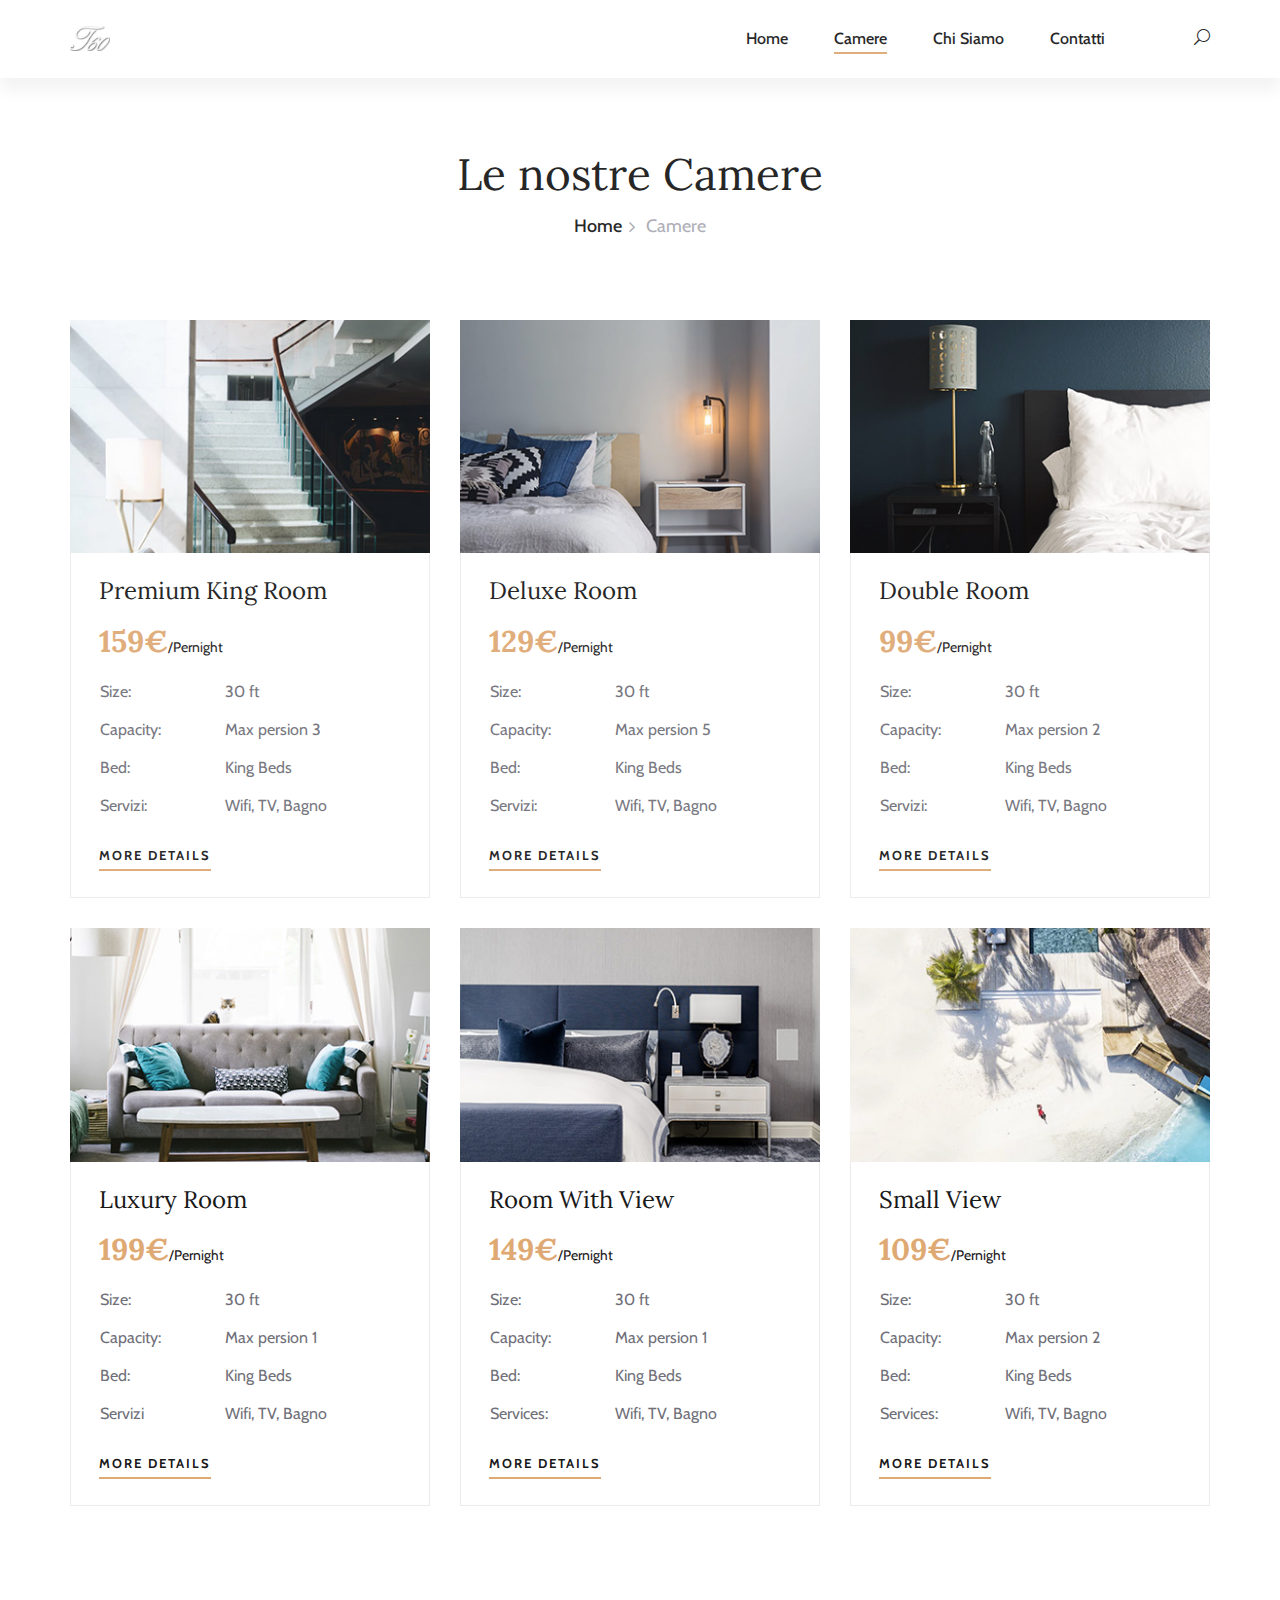
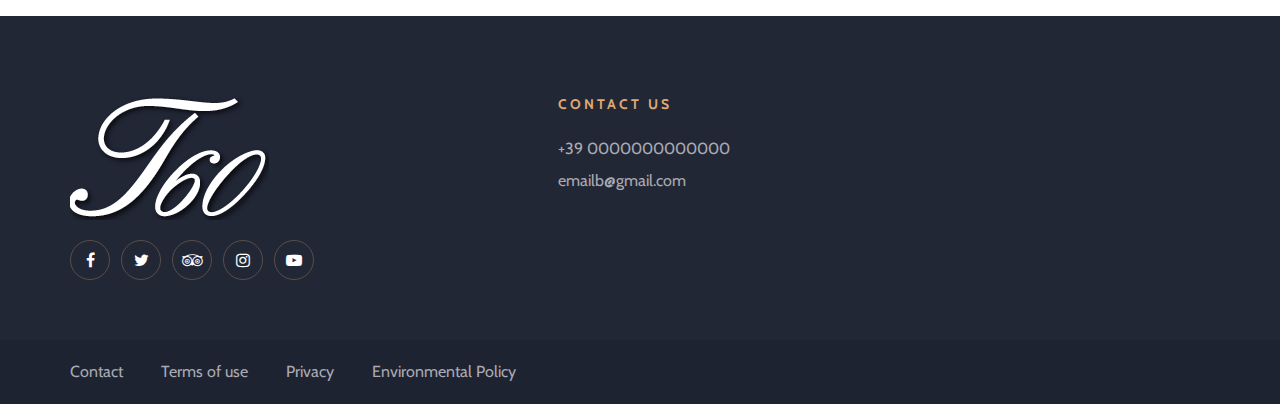
==== commit 01f15ddd: "Update rooms.html" ====
--- a/rooms.html
+++ b/rooms.html
@@ -132,7 +132,7 @@
                         <img src="img/room/room-1.jpg" alt="">
                         <div class="ri-text">
                             <h4>Premium King Room</h4>
-                            <h3>159$<span>/Pernight</span></h3>
+                            <h3>159€<span>/Pernight</span></h3>
                             <table>
                                 <tbody>
                                     <tr>
@@ -162,7 +162,7 @@
                         <img src="img/room/room-2.jpg" alt="">
                         <div class="ri-text">
                             <h4>Deluxe Room</h4>
-                            <h3>159$<span>/Pernight</span></h3>
+                            <h3>129€<span>/Pernight</span></h3>
                             <table>
                                 <tbody>
                                     <tr>
@@ -192,7 +192,7 @@
                         <img src="img/room/room-3.jpg" alt="">
                         <div class="ri-text">
                             <h4>Double Room</h4>
-                            <h3>159$<span>/Pernight</span></h3>
+                            <h3>99€<span>/Pernight</span></h3>
                             <table>
                                 <tbody>
                                     <tr>
@@ -222,7 +222,7 @@
                         <img src="img/room/room-4.jpg" alt="">
                         <div class="ri-text">
                             <h4>Luxury Room</h4>
-                            <h3>159$<span>/Pernight</span></h3>
+                            <h3>199€<span>/Pernight</span></h3>
                             <table>
                                 <tbody>
                                     <tr>
@@ -252,7 +252,7 @@
                         <img src="img/room/room-5.jpg" alt="">
                         <div class="ri-text">
                             <h4>Room With View</h4>
-                            <h3>159$<span>/Pernight</span></h3>
+                            <h3>149€<span>/Pernight</span></h3>
                             <table>
                                 <tbody>
                                     <tr>
@@ -282,7 +282,7 @@
                         <img src="img/room/room-6.jpg" alt="">
                         <div class="ri-text">
                             <h4>Small View</h4>
-                            <h3>159$<span>/Pernight</span></h3>
+                            <h3>109€<span>/Pernight</span></h3>
                             <table>
                                 <tbody>
                                     <tr>
